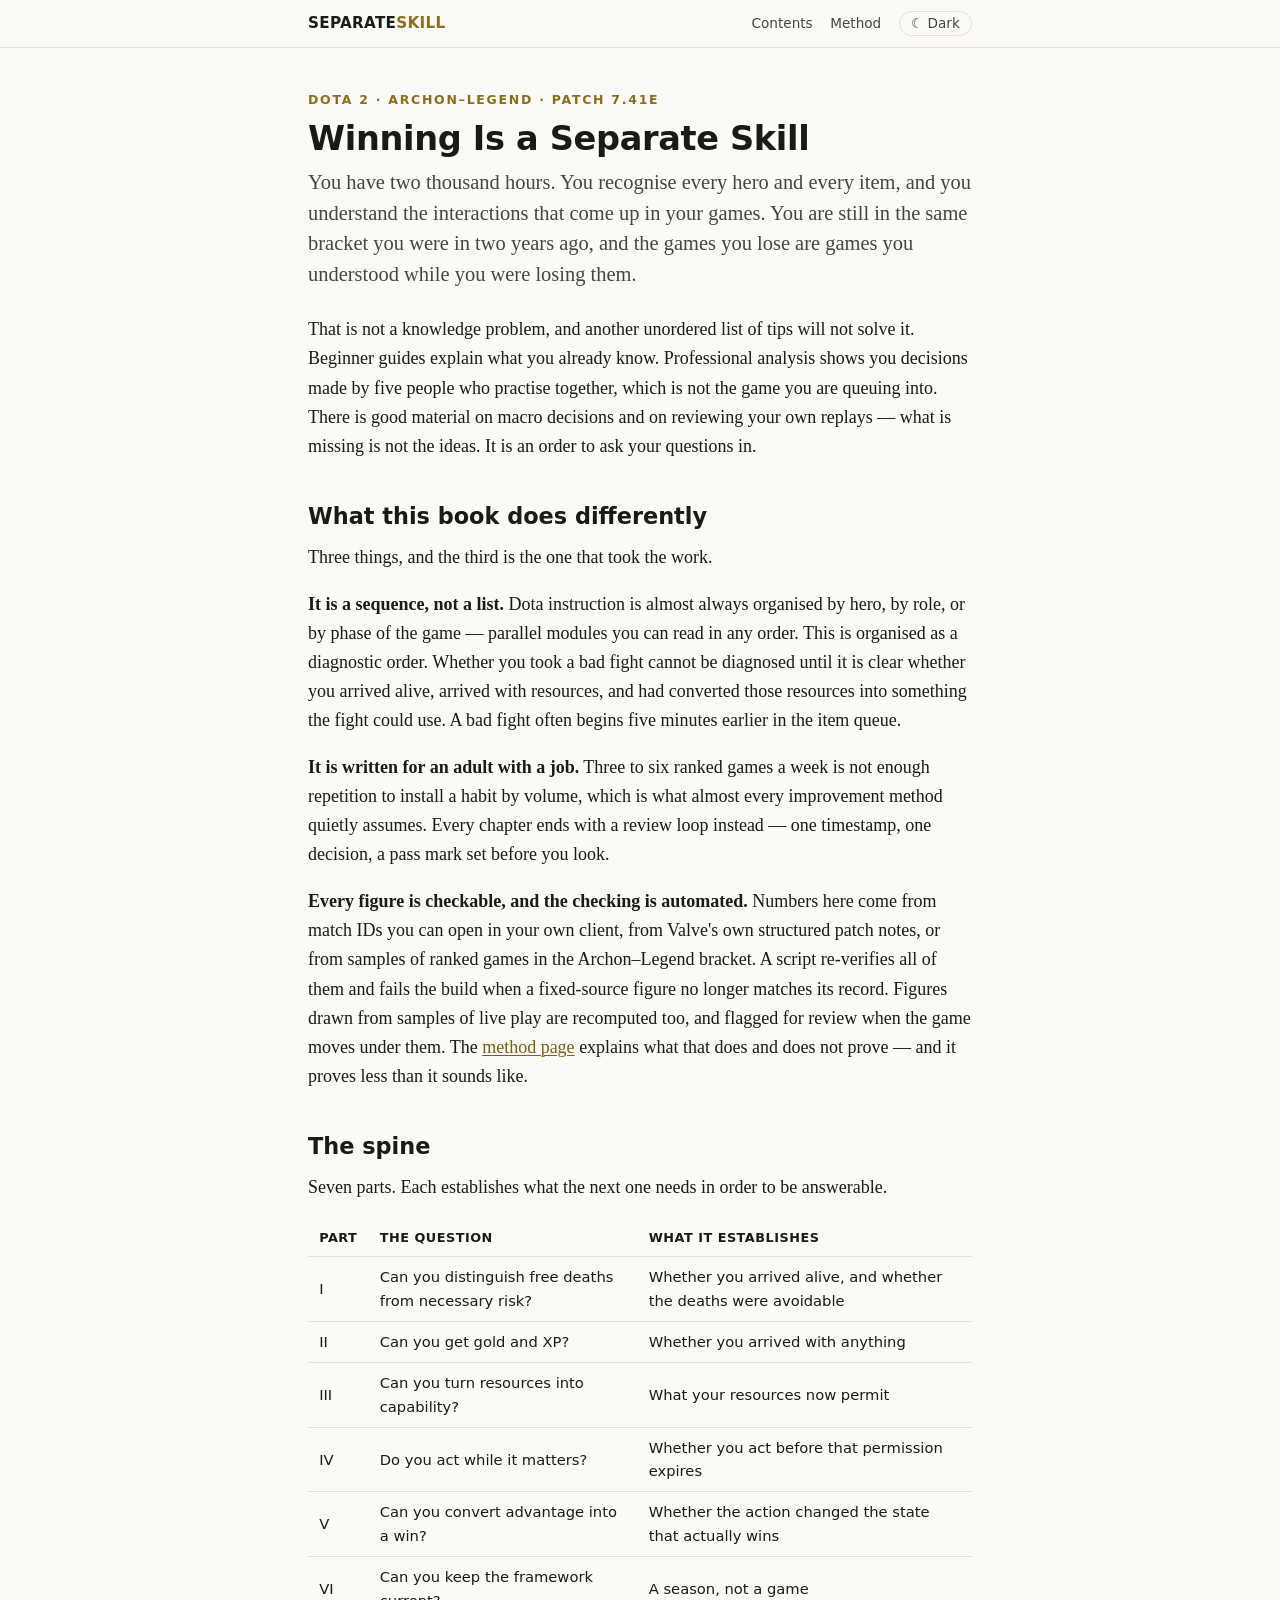
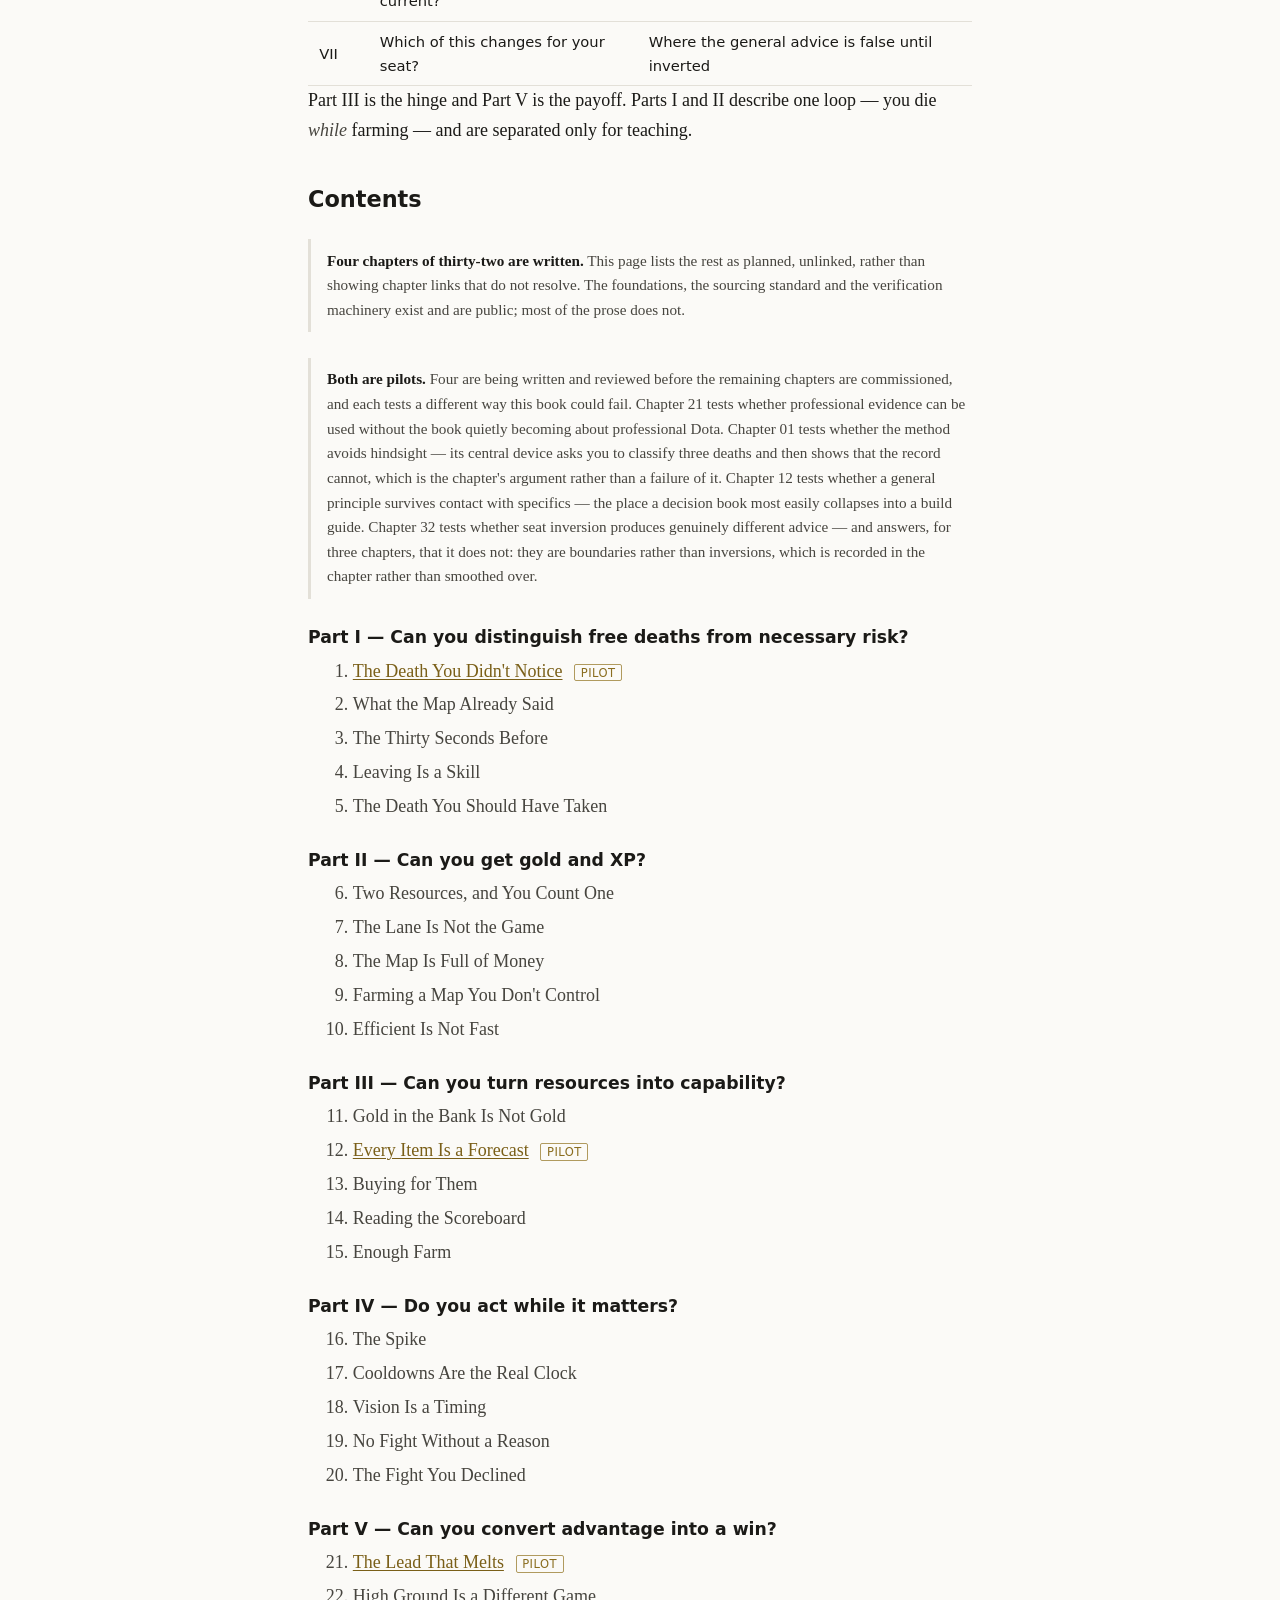
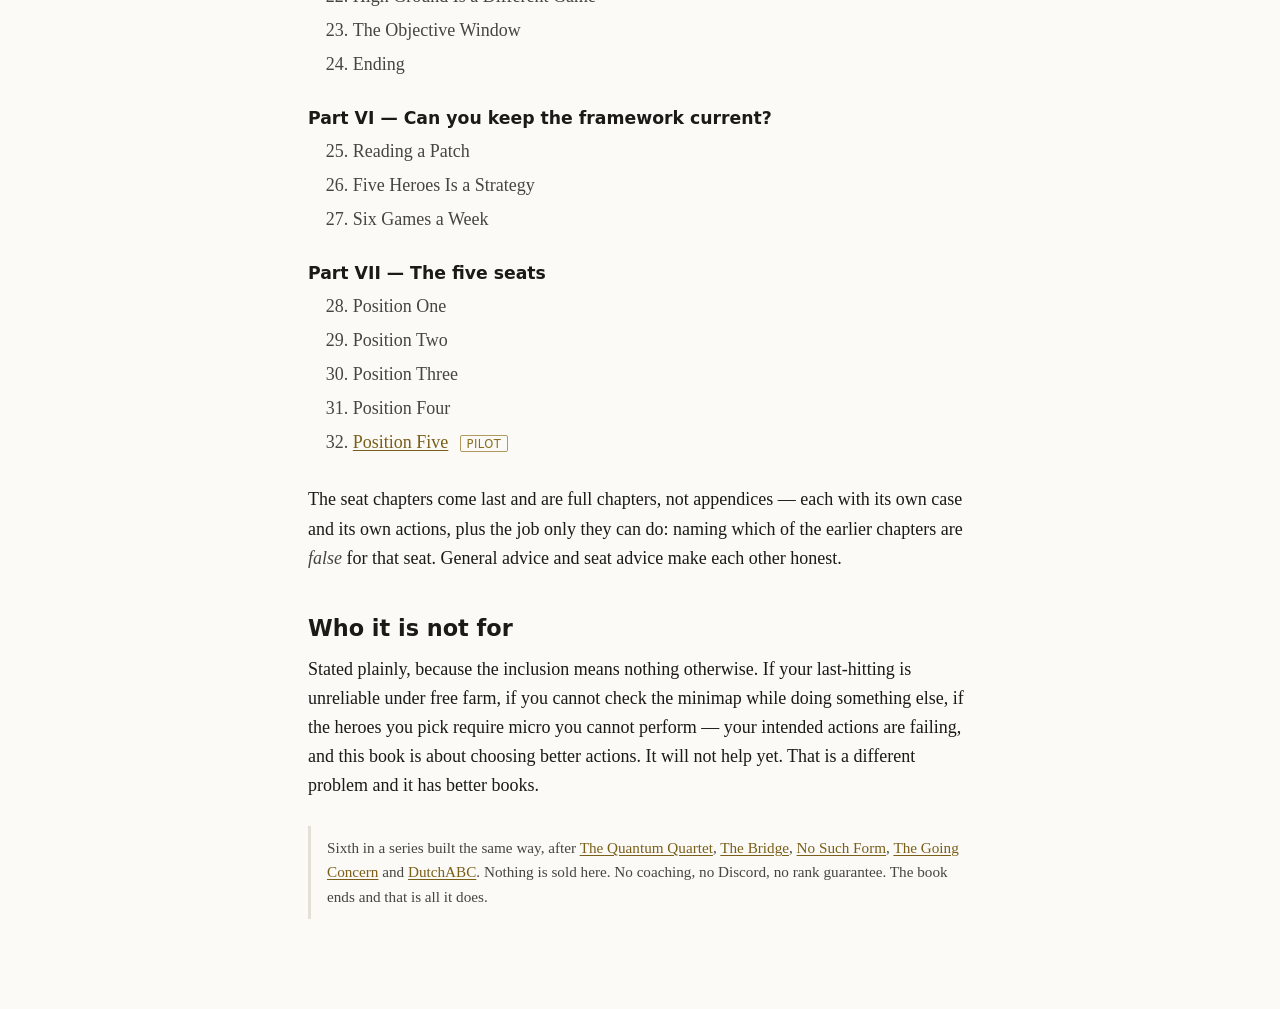
==== docs/index.html @ 472f395a "Chapter 32 — Position Five, the last pilot, and it returns an uncomfortable answer Vici Gaming vs Te" ====
<!doctype html>
<html lang="en">
<meta charset="utf-8">
<meta name="viewport" content="width=device-width, initial-scale=1">
<title>Winning Is a Separate Skill — Dota 2 for the player who already knows how to play</title>
<meta name="description" content="Thirty-two chapters on Dota 2 decision-making, for a player with two thousand hours who keeps losing games they understood. Every figure traceable to a match ID, a patch note, or a bracket sample.">
<script>try{var t=localStorage.getItem("separate-skill-theme");if(t)document.documentElement.setAttribute("data-theme",t);}catch(e){}</script>
<link rel="stylesheet" href="static/style.css">
<script defer src="static/theme.js"></script>

<a class="skip" href="#content">Skip to content</a>
<header class="site-header">
  <div class="wrap">
    <a class="brand" href="index.html">Separate<span>Skill</span></a>
    <nav class="site-nav">
      <a href="index.html">Contents</a>
      <a href="about.html">Method</a>
      <button class="theme-toggle" type="button">☾ Dark</button>
    </nav>
  </div>
</header>

<main id="content">
  <div class="wrap">
    <p class="kicker">Dota 2 · Archon–Legend · patch 7.41e</p>
    <h1>Winning Is a Separate Skill</h1>
    <p class="lede">You have two thousand hours. You recognise every hero and every item, and you
      understand the interactions that come up in your games. You are still in the same bracket you
      were in two years ago, and the games you lose are games you understood while you were losing
      them.</p>

    <p>That is not a knowledge problem, and another unordered list of tips will not solve it.
      Beginner guides explain what you already know. Professional analysis shows you decisions made
      by five people who practise together, which is not the game you are queuing into. There is good
      material on macro decisions and on reviewing your own replays — what is missing is not the
      ideas. It is an order to ask your questions in.</p>

    <h2>What this book does differently</h2>

    <p>Three things, and the third is the one that took the work.</p>

    <p><strong>It is a sequence, not a list.</strong> Dota instruction is almost always organised by
      hero, by role, or by phase of the game — parallel modules you can read in any order. This is
      organised as a diagnostic order. Whether you took a bad fight cannot be diagnosed until it is
      clear whether you arrived alive, arrived with resources, and had converted those resources into
      something the fight could use. A bad fight often begins five minutes earlier in the item queue.</p>

    <p><strong>It is written for an adult with a job.</strong> Three to six ranked games a week is not
      enough repetition to install a habit by volume, which is what almost every improvement method
      quietly assumes. Every chapter ends with a review loop instead — one timestamp, one decision, a
      pass mark set before you look.</p>

    <p><strong>Every figure is checkable, and the checking is automated.</strong> Numbers here come
      from match IDs you can open in your own client, from Valve's own structured patch notes, or
      from samples of ranked games in the Archon–Legend bracket. A script re-verifies all of them and
      fails the build when a fixed-source figure no longer matches its record. Figures drawn from
      samples of live play are recomputed too, and flagged for review when the game moves under them.
      The <a href="about.html">method page</a> explains
      what that does and does not prove — and it proves less than it sounds like.</p>

    <h2>The spine</h2>

    <p>Seven parts. Each establishes what the next one needs in order to be answerable.</p>

    <table>
      <thead><tr><th>Part</th><th>The question</th><th>What it establishes</th></tr></thead>
      <tbody>
        <tr><td>I</td><td>Can you distinguish free deaths from necessary risk?</td><td>Whether you arrived alive, and whether the deaths were avoidable</td></tr>
        <tr><td>II</td><td>Can you get gold and XP?</td><td>Whether you arrived with anything</td></tr>
        <tr><td>III</td><td>Can you turn resources into capability?</td><td>What your resources now permit</td></tr>
        <tr><td>IV</td><td>Do you act while it matters?</td><td>Whether you act before that permission expires</td></tr>
        <tr><td>V</td><td>Can you convert advantage into a win?</td><td>Whether the action changed the state that actually wins</td></tr>
        <tr><td>VI</td><td>Can you keep the framework current?</td><td>A season, not a game</td></tr>
        <tr><td>VII</td><td>Which of this changes for your seat?</td><td>Where the general advice is false until inverted</td></tr>
      </tbody>
    </table>

    <p>Part III is the hinge and Part V is the payoff. Parts I and II describe one loop — you die
      <em>while</em> farming — and are separated only for teaching.</p>

    <h2>Contents</h2>

    <p class="note"><strong>Four chapters of thirty-two are written.</strong> This page lists the rest as
      planned, unlinked, rather than showing chapter links that do not resolve. The foundations, the
      sourcing standard and the verification machinery exist and are public; most of the prose does
      not.</p>

    <p class="note"><strong>Both are pilots.</strong> Four are being written and reviewed before the
      remaining chapters are commissioned, and each tests a different way this book could fail.
      Chapter 21 tests whether professional evidence can be used without the book quietly becoming
      about professional Dota. Chapter 01 tests whether the method avoids hindsight — its central
      device asks you to classify three deaths and then shows that the record cannot, which is the
      chapter's argument rather than a failure of it. Chapter 12 tests whether a general principle survives contact with specifics — the place a decision book most easily collapses into a build guide. Chapter 32 tests whether seat inversion produces genuinely different advice — and answers, for three chapters, that it does not: they are boundaries rather than inversions, which is recorded in the chapter rather than smoothed over.</p>

    <h3>Part I — Can you distinguish free deaths from necessary risk?</h3>
    <ol class="toc">
      <li><a href="chapters/01-the-death-you-didnt-notice.html">The Death You Didn't Notice</a> <span class="tag">pilot</span></li>
      <li>What the Map Already Said</li>
      <li>The Thirty Seconds Before</li>
      <li>Leaving Is a Skill</li>
      <li>The Death You Should Have Taken</li>
    </ol>

    <h3>Part II — Can you get gold and XP?</h3>
    <ol class="toc" start="6">
      <li>Two Resources, and You Count One</li>
      <li>The Lane Is Not the Game</li>
      <li>The Map Is Full of Money</li>
      <li>Farming a Map You Don't Control</li>
      <li>Efficient Is Not Fast</li>
    </ol>

    <h3>Part III — Can you turn resources into capability?</h3>
    <ol class="toc" start="11">
      <li>Gold in the Bank Is Not Gold</li>
      <li><a href="chapters/12-every-item-is-a-forecast.html">Every Item Is a Forecast</a> <span class="tag">pilot</span></li>
      <li>Buying for Them</li>
      <li>Reading the Scoreboard</li>
      <li>Enough Farm</li>
    </ol>

    <h3>Part IV — Do you act while it matters?</h3>
    <ol class="toc" start="16">
      <li>The Spike</li>
      <li>Cooldowns Are the Real Clock</li>
      <li>Vision Is a Timing</li>
      <li>No Fight Without a Reason</li>
      <li>The Fight You Declined</li>
    </ol>

    <h3>Part V — Can you convert advantage into a win?</h3>
    <ol class="toc" start="21">
      <li><a href="chapters/21-the-lead-that-melts.html">The Lead That Melts</a> <span class="tag">pilot</span></li>
      <li>High Ground Is a Different Game</li>
      <li>The Objective Window</li>
      <li>Ending</li>
    </ol>

    <h3>Part VI — Can you keep the framework current?</h3>
    <ol class="toc" start="25">
      <li>Reading a Patch</li>
      <li>Five Heroes Is a Strategy</li>
      <li>Six Games a Week</li>
    </ol>

    <h3>Part VII — The five seats</h3>
    <ol class="toc" start="28">
      <li>Position One</li>
      <li>Position Two</li>
      <li>Position Three</li>
      <li>Position Four</li>
      <li><a href="chapters/32-position-five.html">Position Five</a> <span class="tag">pilot</span></li>
    </ol>

    <p>The seat chapters come last and are full chapters, not appendices — each with its own case and
      its own actions, plus the job only they can do: naming which of the earlier chapters are
      <em>false</em> for that seat. General advice and seat advice make each other honest.</p>

    <h2>Who it is not for</h2>

    <p>Stated plainly, because the inclusion means nothing otherwise. If your last-hitting is
      unreliable under free farm, if you cannot check the minimap while doing something else, if the
      heroes you pick require micro you cannot perform — your intended actions are failing, and this
      book is about choosing better actions. It will not help yet. That is a different problem and it
      has better books.</p>

    <p class="note">Sixth in a series built the same way, after
      <a href="https://anthonykot.github.io/quantum-quartet/">The Quantum Quartet</a>,
      <a href="https://anthonykot.github.io/quantum-bridge/">The Bridge</a>,
      <a href="https://anthonykot.github.io/fermat-last-theorem/">No Such Form</a>,
      <a href="https://anthonykot.github.io/going-concern/">The Going Concern</a> and
      <a href="https://anthonykot.github.io/dutch-abc/">DutchABC</a>.
      Nothing is sold here. No coaching, no Discord, no rank guarantee. The book ends and that is all
      it does.</p>
  </div>
</main>
</html>
---- docs/static/style.css ----
/* ============================================================
   Winning Is a Separate Skill — shared stylesheet
   Plain CSS, light/dark themes, print-friendly.
   Sixth in the series: same skeleton as The Quantum Quartet,
   The Bridge, No Such Form, The Going Concern and DutchABC.
   No KaTeX — no mathematics here either. The budget goes to
   evidence components instead: match timelines, figure strips,
   inversion blocks, and the replay pointer that ends every
   chapter. The accent is gold, because gold is what most of
   this book is actually about.
   ============================================================ */

:root {
  /* light theme (default) */
  --bg:            #fbfaf7;
  --bg-raised:     #ffffff;
  --ink:           #1b1a17;
  --ink-soft:      #47453f;
  --ink-faint:     #78756c;
  --rule:          #e3e0d8;
  --accent:        #8a6d1f;   /* gold — the resource the book is mostly about */
  --accent-soft:   #b09a5e;
  --link:          #7a5f18;
  --link-hover:    #4f3d0f;
  --known:         #2f6048;   /* what you already have; a correct parse */
  --trap:          #9c4221;   /* the wrong parse; the failure mode */
  --paper:         #f6f3ea;   /* the raised block behind a situation */
  --code-bg:       #f1efe8;
  --max:           44rem;
  --serif: "Iowan Old Style", "Palatino Linotype", Palatino, "Book Antiqua", Georgia, serif;
  --sans:  system-ui, -apple-system, "Segoe UI", Roboto, Helvetica, Arial, sans-serif;
  --mono:  ui-monospace, "SF Mono", "Cascadia Code", "Fira Code", Menlo, Consolas, monospace;
}

@media (prefers-color-scheme: dark) {
  :root {
    --bg:          #15161a;
    --bg-raised:   #1d1f24;
    --ink:         #eae8e2;
    --ink-soft:    #c1bfb7;
    --ink-faint:   #8d8b83;
    --rule:        #32343a;
    --accent:      #d9bd6a;
    --accent-soft: #a89050;
    --link:        #e0c67a;
    --link-hover:  #f0dfa8;
    --known:       #7cc0a0;
    --trap:        #e0a07c;
    --paper:       #22242a;
    --code-bg:     #24262b;
  }
}

/* explicit toggle wins over OS preference in both directions */
:root[data-theme="light"] {
  --bg:#fbfaf7; --bg-raised:#ffffff; --ink:#1b1a17; --ink-soft:#47453f;
  --ink-faint:#78756c; --rule:#e3e0d8; --accent:#8a6d1f; --accent-soft:#b09a5e;
  --link:#7a5f18; --link-hover:#4f3d0f; --known:#2f6048; --trap:#9c4221;
  --paper:#f6f3ea; --code-bg:#f1efe8;
}
:root[data-theme="dark"] {
  --bg:#15161a; --bg-raised:#1d1f24; --ink:#eae8e2; --ink-soft:#c1bfb7;
  --ink-faint:#8d8b83; --rule:#32343a; --accent:#d9bd6a; --accent-soft:#a89050;
  --link:#e0c67a; --link-hover:#f0dfa8; --known:#7cc0a0; --trap:#e0a07c;
  --paper:#22242a; --code-bg:#24262b;
}

* { box-sizing: border-box; }

html { -webkit-text-size-adjust: 100%; }

body {
  margin: 0;
  background: var(--bg);
  color: var(--ink);
  font-family: var(--serif);
  font-size: 1.125rem;
  line-height: 1.62;
  text-rendering: optimizeLegibility;
  -webkit-font-smoothing: antialiased;
}

/* ---- layout ---- */
.wrap { max-width: var(--max); margin: 0 auto; padding: 0 1.25rem; }

.site-header {
  border-bottom: 1px solid var(--rule);
  background: color-mix(in srgb, var(--bg) 88%, transparent);
  position: sticky; top: 0; z-index: 10;
  backdrop-filter: saturate(1.4) blur(6px);
}
.site-header .wrap {
  display: flex; align-items: center; gap: 1rem;
  padding-top: .7rem; padding-bottom: .7rem;
}
.brand {
  font-family: var(--sans);
  font-weight: 700; letter-spacing: .02em;
  font-size: .95rem; text-transform: uppercase;
  color: var(--ink); text-decoration: none; white-space: nowrap;
}
.brand span { color: var(--accent); }
.site-nav { margin-left: auto; display: flex; align-items: center; gap: 1.1rem; }
.site-nav a { font-family: var(--sans); font-size: .85rem; color: var(--ink-soft); text-decoration: none; }
.site-nav a:hover { color: var(--link-hover); }

.theme-toggle {
  font-family: var(--sans); font-size: .85rem;
  background: transparent; border: 1px solid var(--rule);
  color: var(--ink-soft); border-radius: 999px;
  padding: .28rem .7rem; cursor: pointer; line-height: 1;
}
.theme-toggle:hover { border-color: var(--accent-soft); color: var(--ink); }

/* Skip link: off-screen until focused, then a real, visible target. Not
   display:none and not width:0 — both remove it from the focus order, which
   defeats the point. The site header is sticky, so this sits above it. */
.skip {
  position: absolute; left: .75rem; top: -3rem; z-index: 20;
  padding: .5rem .9rem; border-radius: 0 0 7px 7px;
  background: var(--accent); color: var(--bg);
  font-family: var(--sans); font-size: .85rem; text-decoration: none;
  transition: top .12s ease-in;
}
.skip:focus { top: 0; color: var(--bg); outline: 2px solid var(--ink); }

main { padding: 2.6rem 0 4rem; }

/* A visible focus ring everywhere, since the skip link only helps if what it
   lands on can then be navigated. */
a:focus-visible, button:focus-visible, summary:focus-visible {
  outline: 2px solid var(--accent); outline-offset: 2px; border-radius: 3px;
}

/* ---- typography ---- */
h1, h2, h3 { font-family: var(--sans); line-height: 1.22; color: var(--ink); }
h1 { font-size: 2.1rem; font-weight: 800; letter-spacing: -.01em; margin: 0 0 .4rem; }
h2 { font-size: 1.4rem; font-weight: 700; margin: 2.6rem 0 .8rem; }
h3 { font-size: 1.08rem; font-weight: 700; margin: 1.8rem 0 .5rem; }

p { margin: 0 0 1.1rem; }
a { color: var(--link); text-decoration: underline; text-underline-offset: 2px; text-decoration-thickness: .5px; }
a:hover { color: var(--link-hover); }

strong { color: var(--ink); }
em { color: var(--ink-soft); }

ul, ol { margin: 0 0 1.1rem; padding-left: 1.4rem; }
li { margin-bottom: .35rem; }

blockquote {
  margin: 1.4rem 0; padding: .2rem 0 .2rem 1.2rem;
  border-left: 3px solid var(--accent-soft);
  color: var(--ink-soft); font-style: italic;
}

code, kbd {
  font-family: var(--mono);
  font-size: .86em; background: var(--code-bg); padding: .1em .38em; border-radius: 4px;
}
pre { background: var(--code-bg); padding: 1rem 1.1rem; border-radius: 8px; overflow-x: auto; line-height: 1.5; }
pre code { background: none; padding: 0; font-size: .8rem; }

hr { border: none; border-top: 1px solid var(--rule); margin: 2.4rem 0; }

table { border-collapse: collapse; width: 100%; font-family: var(--sans); font-size: .92rem; }
.table-scroll { overflow-x: auto; margin: 1.4rem 0; }
th, td { text-align: left; padding: .5rem .7rem; border-bottom: 1px solid var(--rule); }
th { font-weight: 700; color: var(--ink); font-size: .8rem; letter-spacing: .04em; text-transform: uppercase; }

/* ---- eyebrow / kicker ---- */
.kicker {
  font-family: var(--sans); font-size: .78rem; font-weight: 700;
  letter-spacing: .14em; text-transform: uppercase; color: var(--accent);
  margin: 0 0 .6rem;
}
.lede { font-size: 1.28rem; line-height: 1.5; color: var(--ink-soft); margin: 0 0 1.6rem; }

/* ============================================================
   Winning Is a Separate Skill — book components
   Added on top of the shared skeleton. The chapter blocks below
   are declared before any chapter exists, because the template
   in CONTEXT.md 3 is fixed and the markup should not be invented
   per chapter by whoever happens to be drafting.
   ============================================================ */

/* An aside that qualifies rather than decorates: what is not yet
   written, what a check does not prove, what is owed. */
.note {
  border-left: 3px solid var(--rule);
  padding: 0.6rem 0 0.6rem 1rem;
  margin: 1.6rem 0;
  color: var(--ink-soft);
  font-size: 0.95rem;
}

/* Contents entries carry no links while the chapters do not exist.
   Unlinked entries are set quieter than linked ones so the page
   cannot be mistaken for a book that is finished. */
ol.toc { margin: 0.4rem 0 1.8rem 1.4rem; }
ol.toc li { margin: 0.3rem 0; color: var(--ink-soft); }
ol.toc li a { color: var(--link); }
.tag {
  font-family: var(--sans);
  font-size: 0.72rem;
  letter-spacing: 0.04em;
  text-transform: uppercase;
  color: var(--accent);
  border: 1px solid var(--accent-soft);
  border-radius: 2px;
  padding: 0.05rem 0.35rem;
  margin-left: 0.45rem;
  white-space: nowrap;
}

/* --- the four moves, and the blocks that follow them --- */

.situation {                      /* move 1: where you are, in the second person */
  background: var(--paper);
  border-left: 3px solid var(--accent);
  padding: 1rem 1.2rem;
  margin: 1.8rem 0;
}
.case {                           /* move 2: the named, replay-verifiable match */
  border: 1px solid var(--rule);
  border-left: 3px solid var(--known);
  padding: 1rem 1.2rem;
  margin: 1.8rem 0;
  background: var(--bg-raised);
}
.case-head { font-family: var(--sans); font-size: 0.85rem; color: var(--ink-faint); }
.case-head .who { color: var(--ink); font-weight: 600; }

.figures { display: flex; flex-wrap: wrap; gap: 1.2rem; margin: 0.9rem 0 0.2rem; }
.figures .k { display: block; font-family: var(--sans); font-size: 0.72rem;
              text-transform: uppercase; letter-spacing: 0.04em; color: var(--ink-faint); }
.figures .v { font-family: var(--mono); font-size: 1.05rem; color: var(--ink); }

.nextgame {                       /* move 4: solo-actionable, no hedging verbs */
  border: 1px solid var(--accent-soft);
  padding: 1rem 1.2rem;
  margin: 1.8rem 0;
}
.aftergame {                      /* move 5: the review loop, with a pass mark set in advance */
  border: 1px dashed var(--accent-soft);
  padding: 1rem 1.2rem;
  margin: 1.8rem 0;
}

.boundary {                       /* required: where the advice stops applying */
  border-left: 3px solid var(--trap);
  padding: 0.7rem 0 0.7rem 1rem;
  margin: 1.8rem 0;
}
.inversion {                      /* earned, never required: same action, opposite result by bracket */
  border: 1px solid var(--trap);
  padding: 1rem 1.2rem;
  margin: 1.8rem 0;
}
.owed {                           /* an honest outcome: no inversion found, and what one would look like */
  border: 1px dashed var(--trap);
  padding: 0.7rem 1rem;
  margin: 1.8rem 0;
  color: var(--ink-soft);
  font-size: 0.95rem;
}

.replay {                         /* the match ID and timestamps, so the reader can go and look */
  font-family: var(--mono);
  font-size: 0.9rem;
  background: var(--code-bg);
  padding: 0.9rem 1.1rem;
  margin: 1.8rem 0;
  overflow-x: auto;
}

/* Event timelines are wide and must scroll inside themselves rather than
   making the page scroll sideways on a phone. */
.timeline { overflow-x: auto; margin: 1.4rem 0; }
.timeline table { font-family: var(--mono); font-size: 0.85rem; white-space: nowrap; }

/* The hold: the narration of the case stops, the reader commits, and only then
   does the outcome appear. Styled as an interruption rather than an aside —
   it is a required move, not a sidebar, and a reader who skims past it has
   skipped the only part of the chapter that asks them to do something. */
.hold {
  border: 2px solid var(--accent);
  background: var(--paper);
  padding: 1.1rem 1.3rem;
  margin: 2rem 0;
}
.hold > p:first-child {
  font-family: var(--sans);
  font-size: .78rem;
  font-weight: 700;
  letter-spacing: .12em;
  text-transform: uppercase;
  color: var(--accent);
  margin-bottom: .7rem;
}
.hold ol { margin-bottom: 0; }
.hold .state {
  font-family: var(--mono);
  font-size: .86rem;
  background: var(--code-bg);
  padding: .8rem 1rem;
  margin: .9rem 0;
  overflow-x: auto;
}
/* What the record shows after the commitment. Marked so a reader can see where
   hindsight begins. */
.reveal { border-left: 3px solid var(--ink-faint); padding-left: 1rem; margin: 1.8rem 0; }
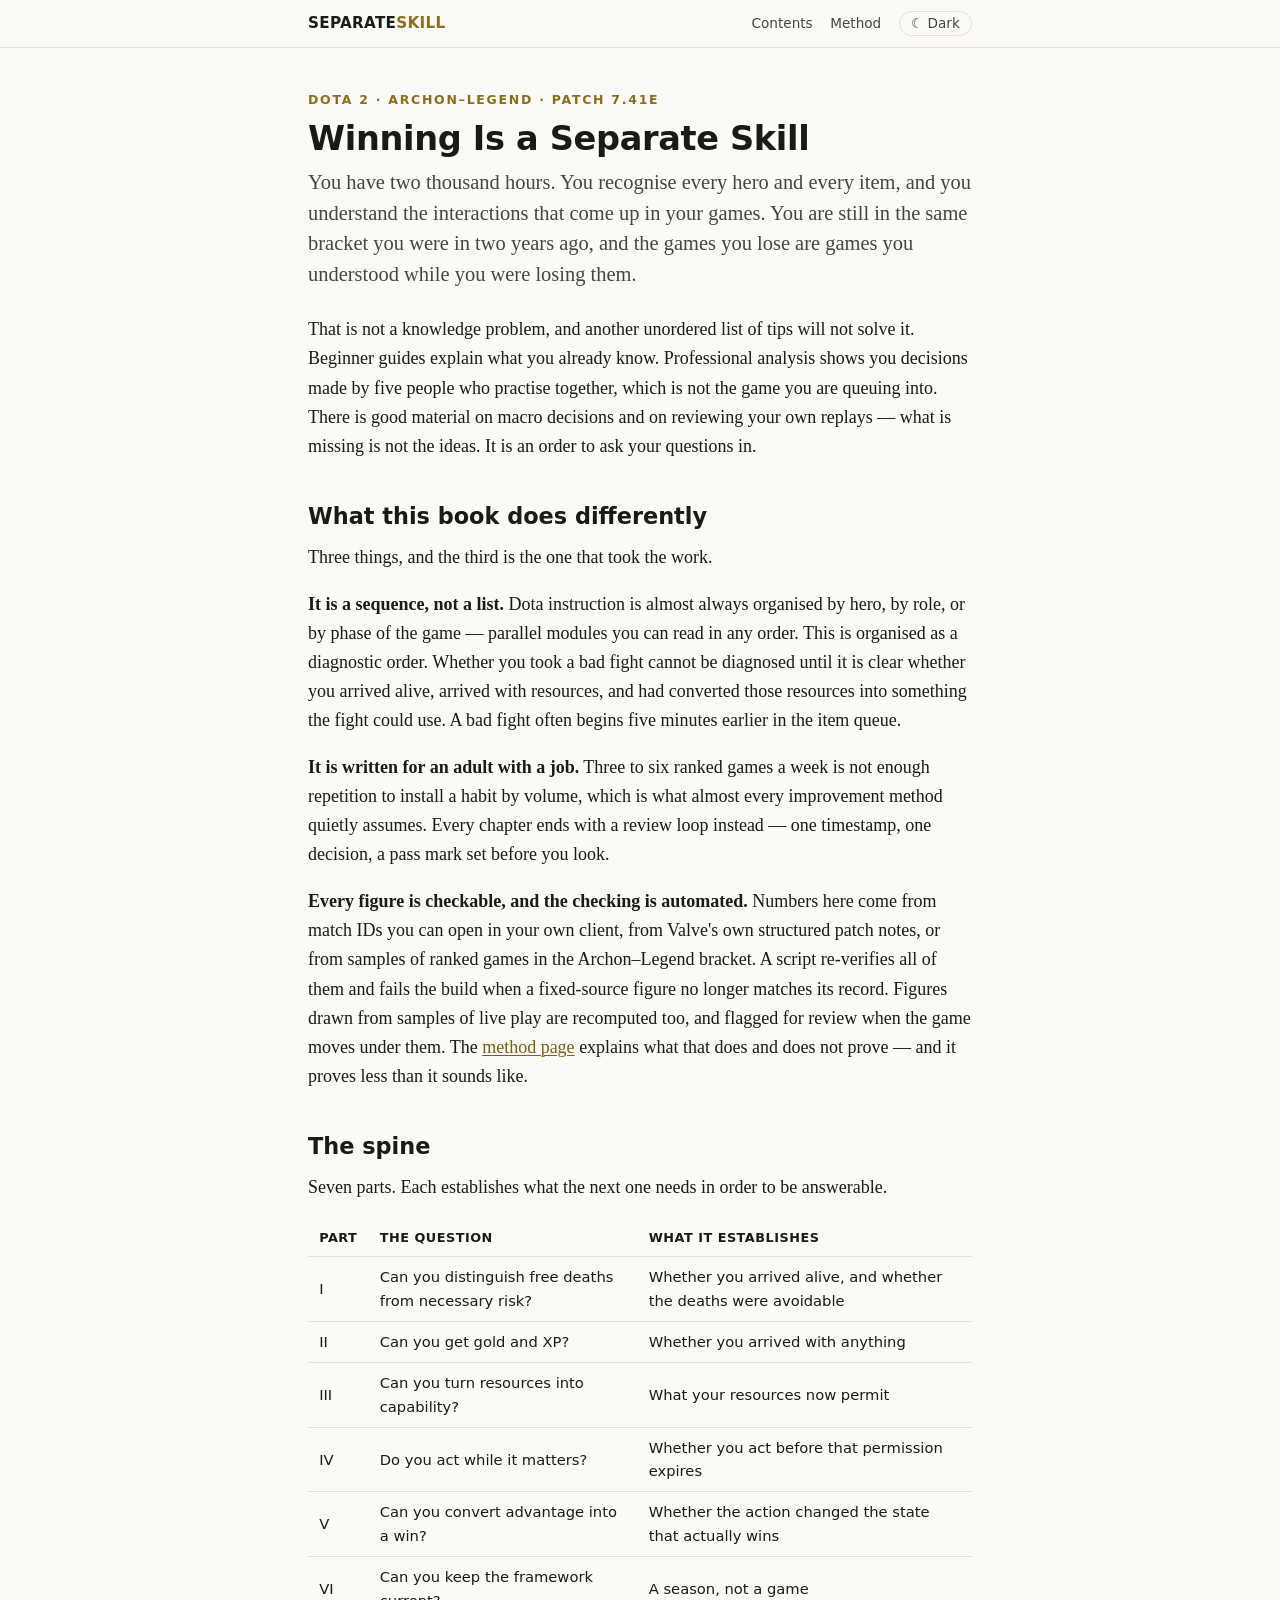
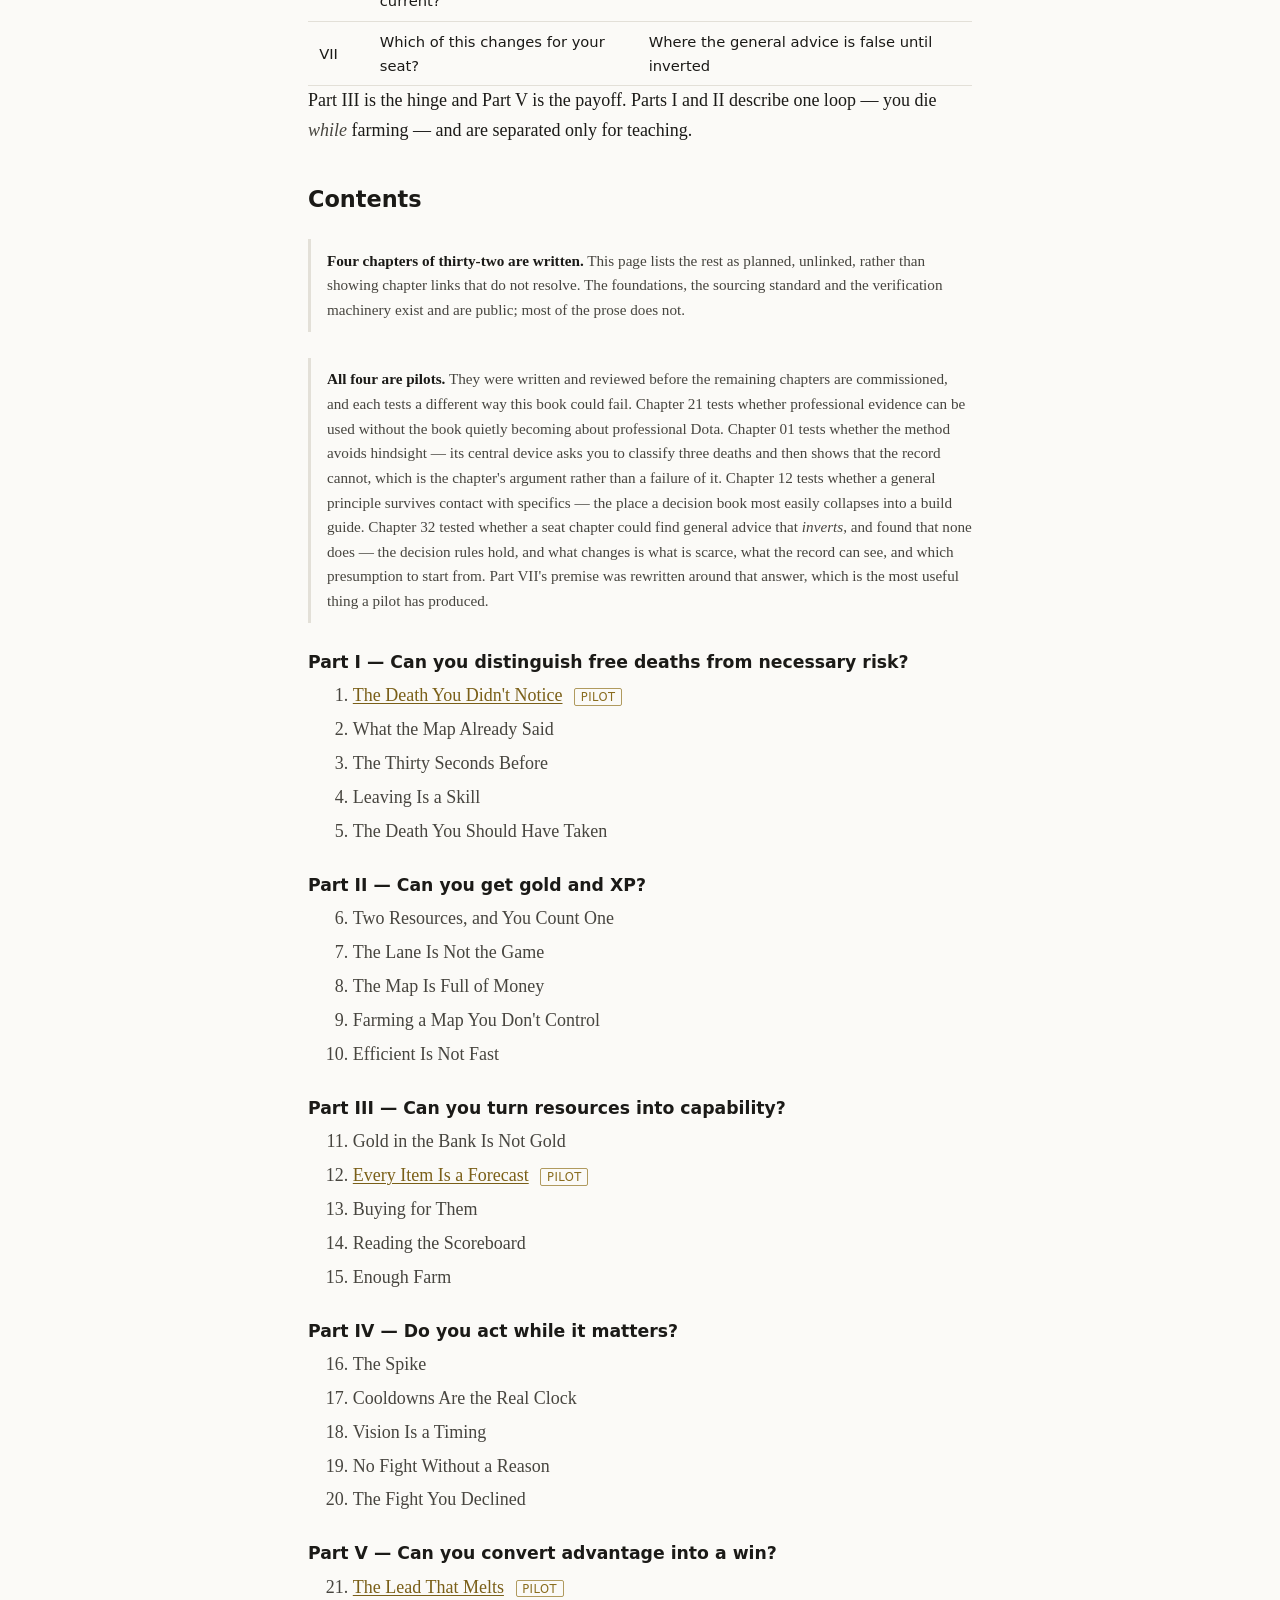
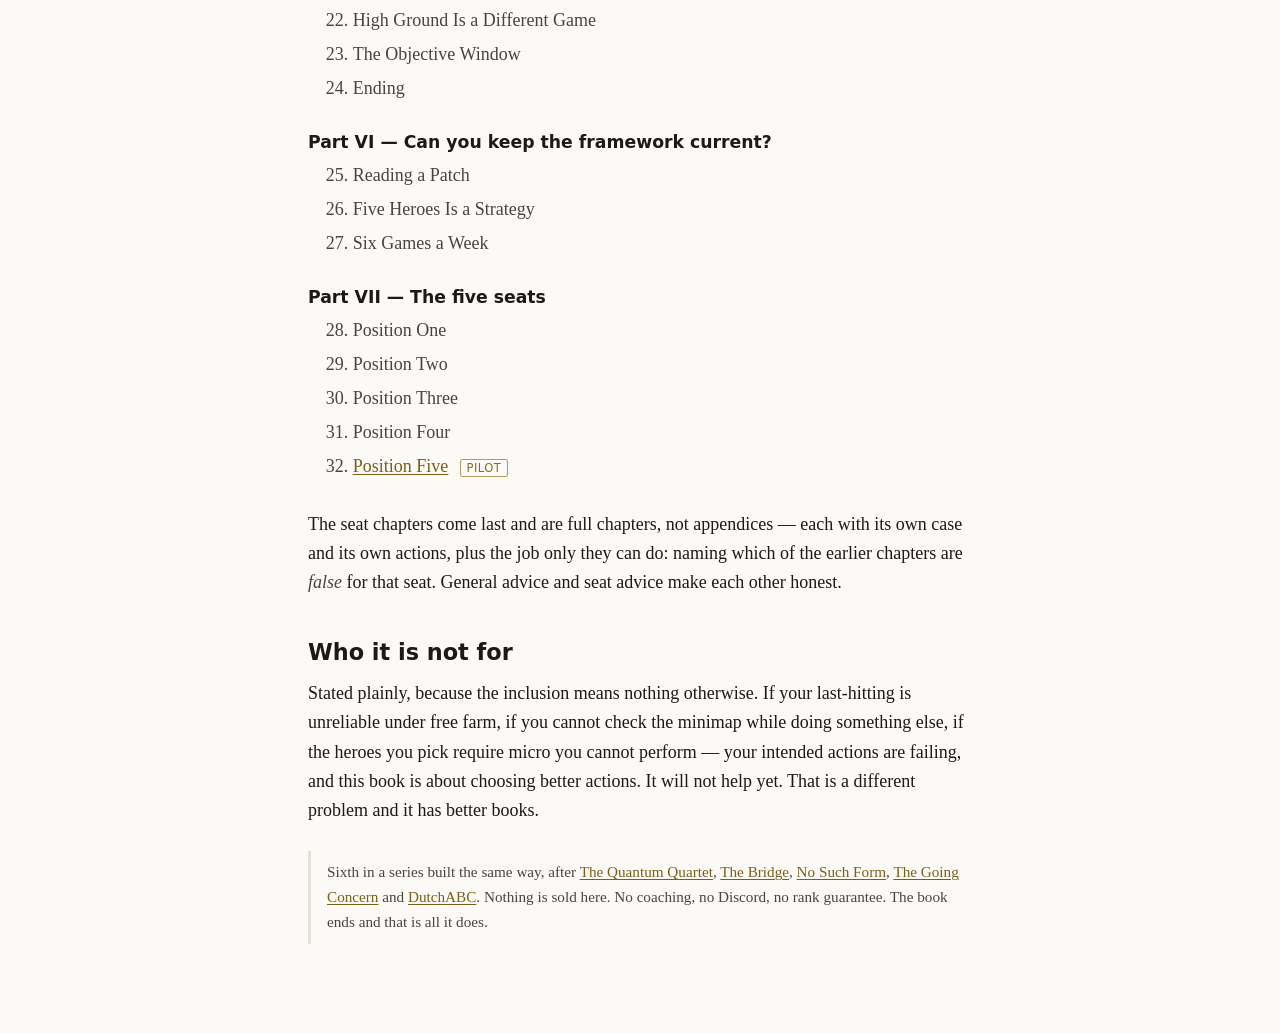
==== commit 12936934: "Part VII's premise was wrong, and the headline rule that would have caught four overclaims The most " ====
--- a/docs/index.html
+++ b/docs/index.html
@@ -85,12 +85,12 @@
       sourcing standard and the verification machinery exist and are public; most of the prose does
       not.</p>
 
-    <p class="note"><strong>Both are pilots.</strong> Four are being written and reviewed before the
-      remaining chapters are commissioned, and each tests a different way this book could fail.
+    <p class="note"><strong>All four are pilots.</strong> They were written and reviewed before the remaining
+      chapters are commissioned, and each tests a different way this book could fail.
       Chapter 21 tests whether professional evidence can be used without the book quietly becoming
       about professional Dota. Chapter 01 tests whether the method avoids hindsight — its central
       device asks you to classify three deaths and then shows that the record cannot, which is the
-      chapter's argument rather than a failure of it. Chapter 12 tests whether a general principle survives contact with specifics — the place a decision book most easily collapses into a build guide. Chapter 32 tests whether seat inversion produces genuinely different advice — and answers, for three chapters, that it does not: they are boundaries rather than inversions, which is recorded in the chapter rather than smoothed over.</p>
+      chapter's argument rather than a failure of it. Chapter 12 tests whether a general principle survives contact with specifics — the place a decision book most easily collapses into a build guide. Chapter 32 tested whether a seat chapter could find general advice that <em>inverts</em>, and found that none does — the decision rules hold, and what changes is what is scarce, what the record can see, and which presumption to start from. Part VII's premise was rewritten around that answer, which is the most useful thing a pilot has produced.</p>
 
     <h3>Part I — Can you distinguish free deaths from necessary risk?</h3>
     <ol class="toc">
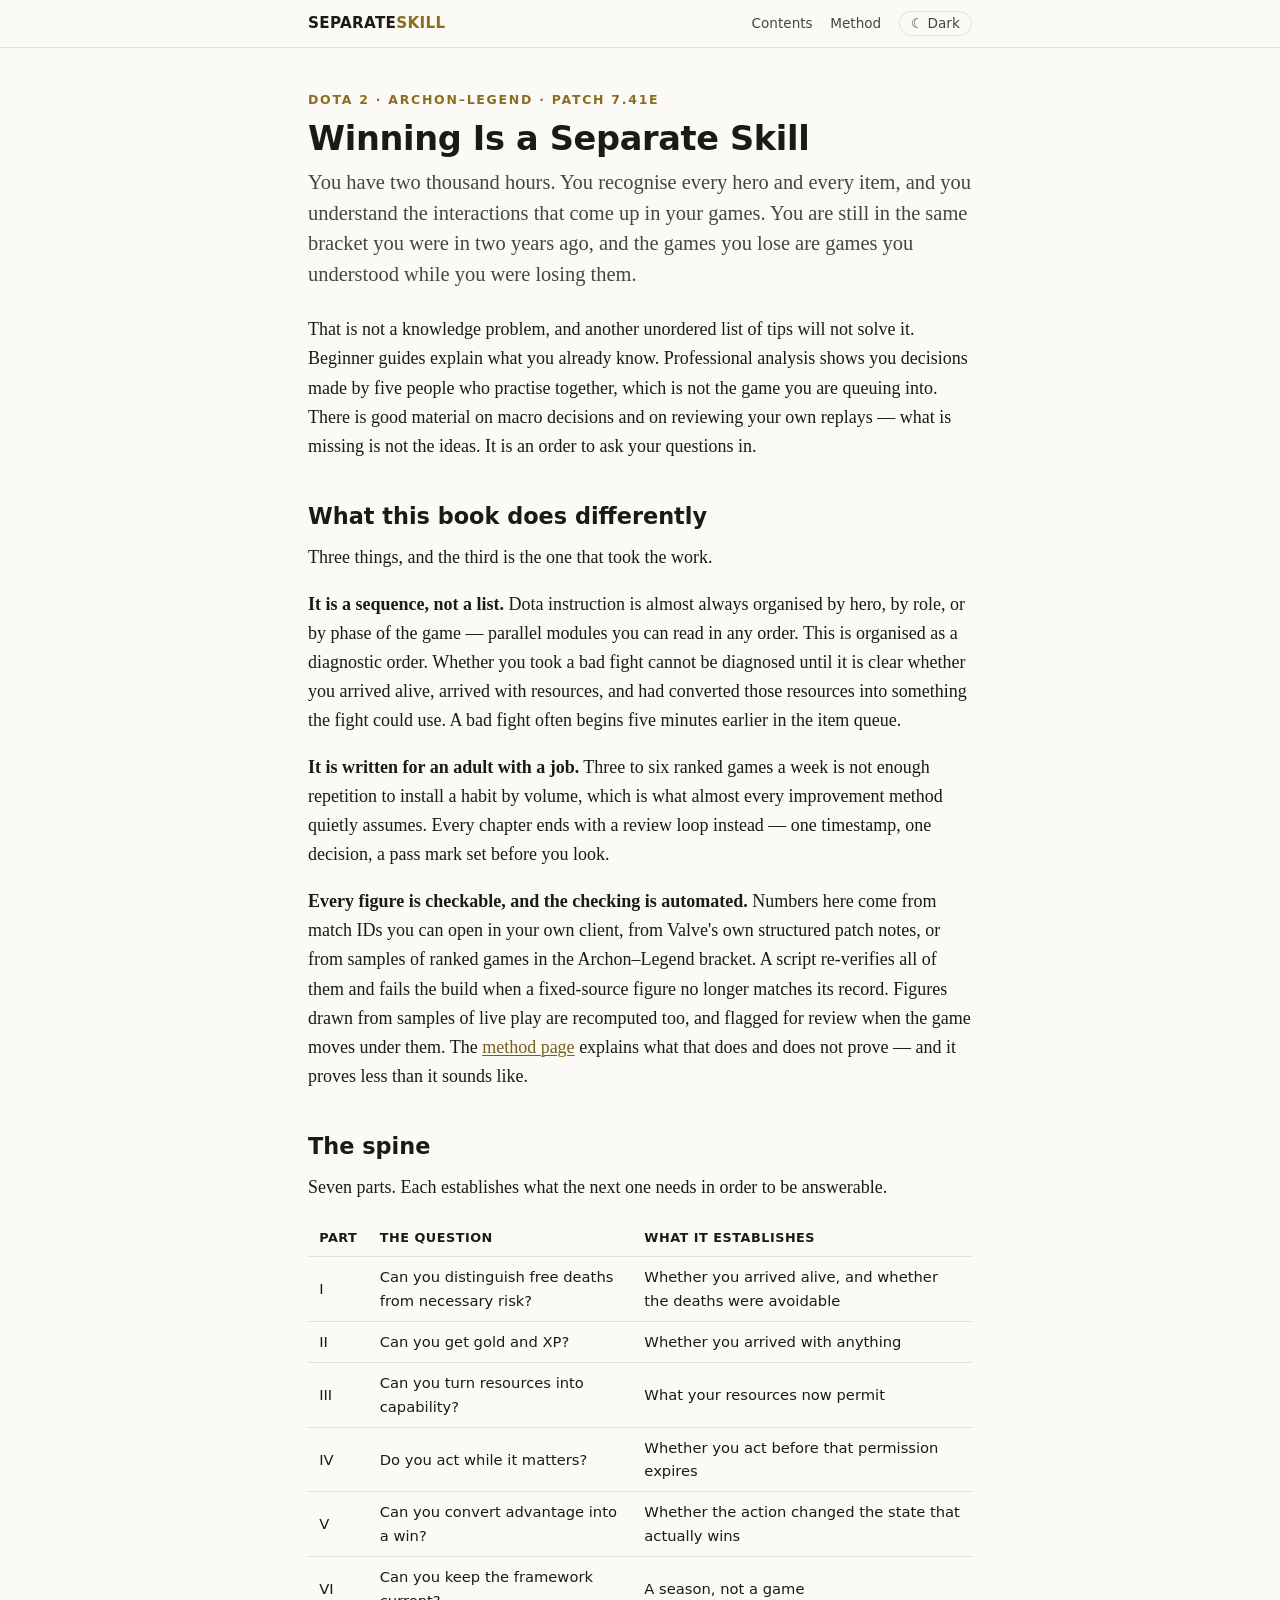
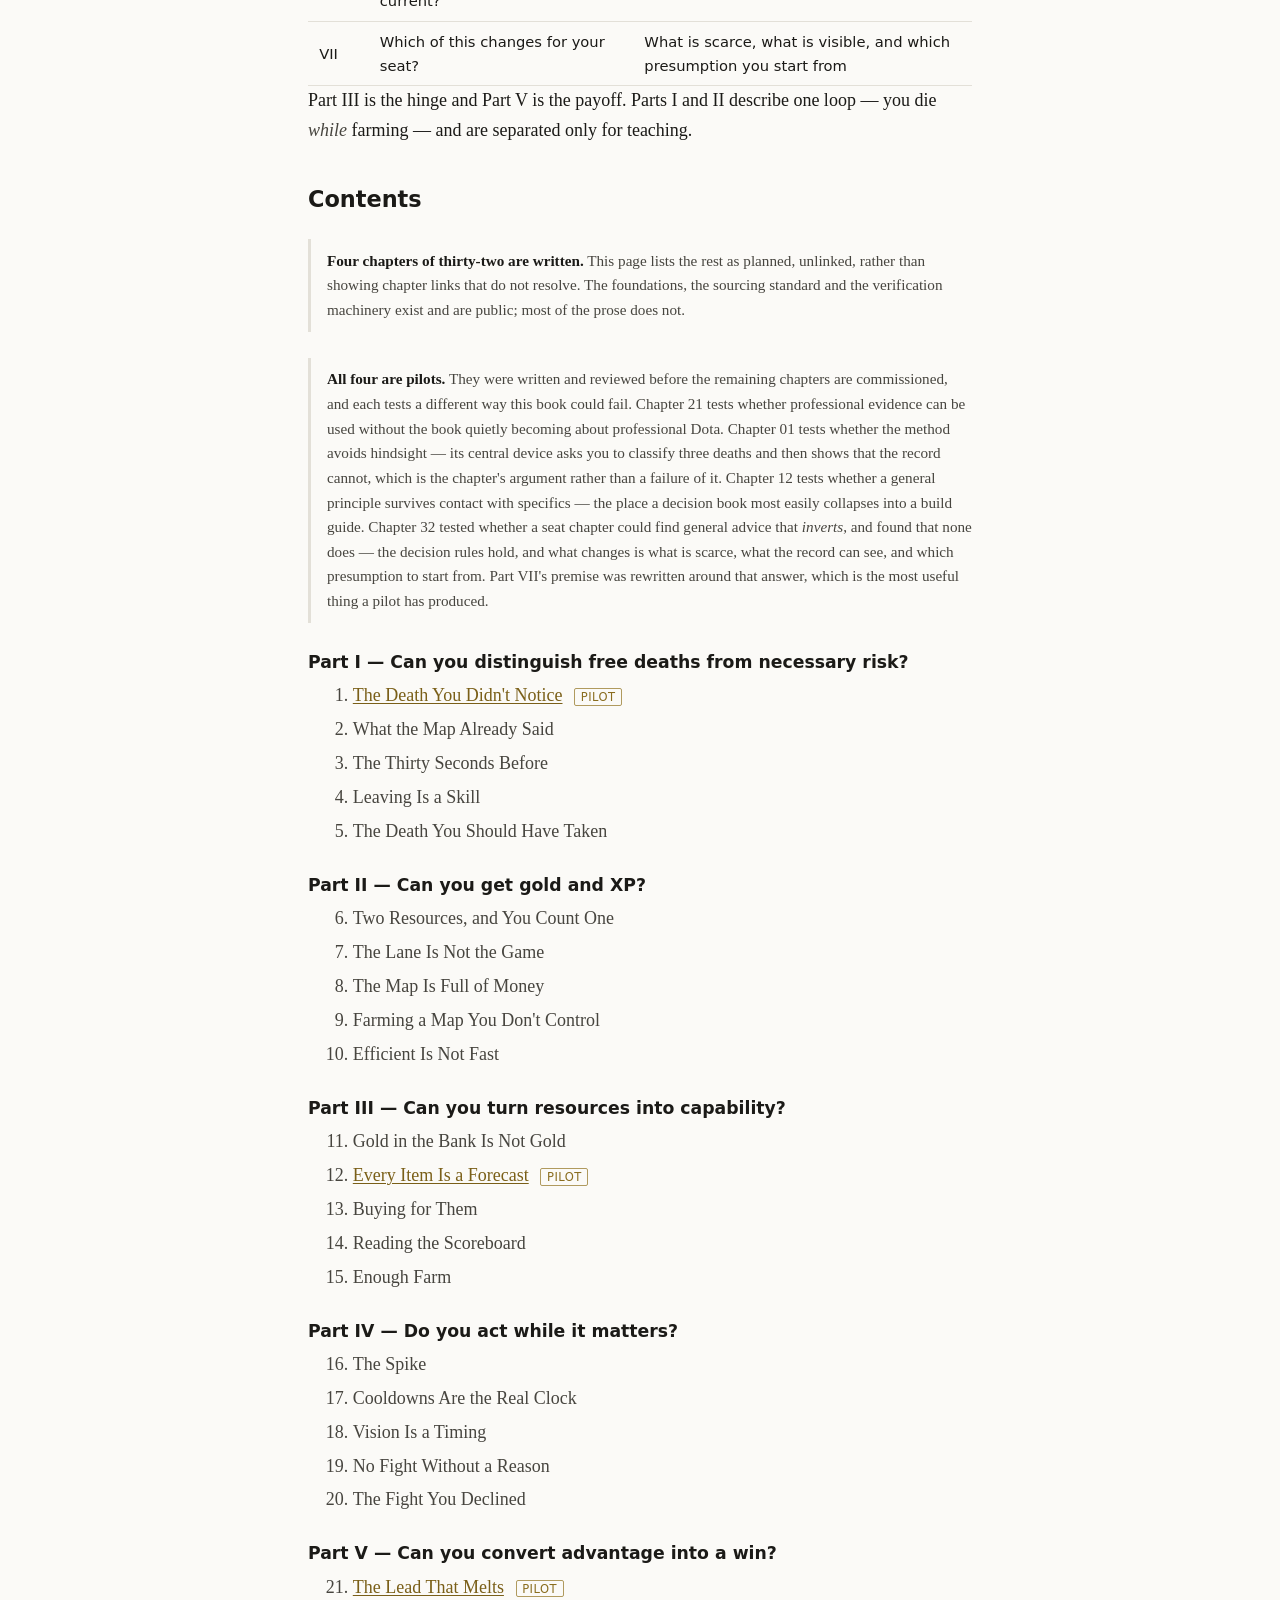
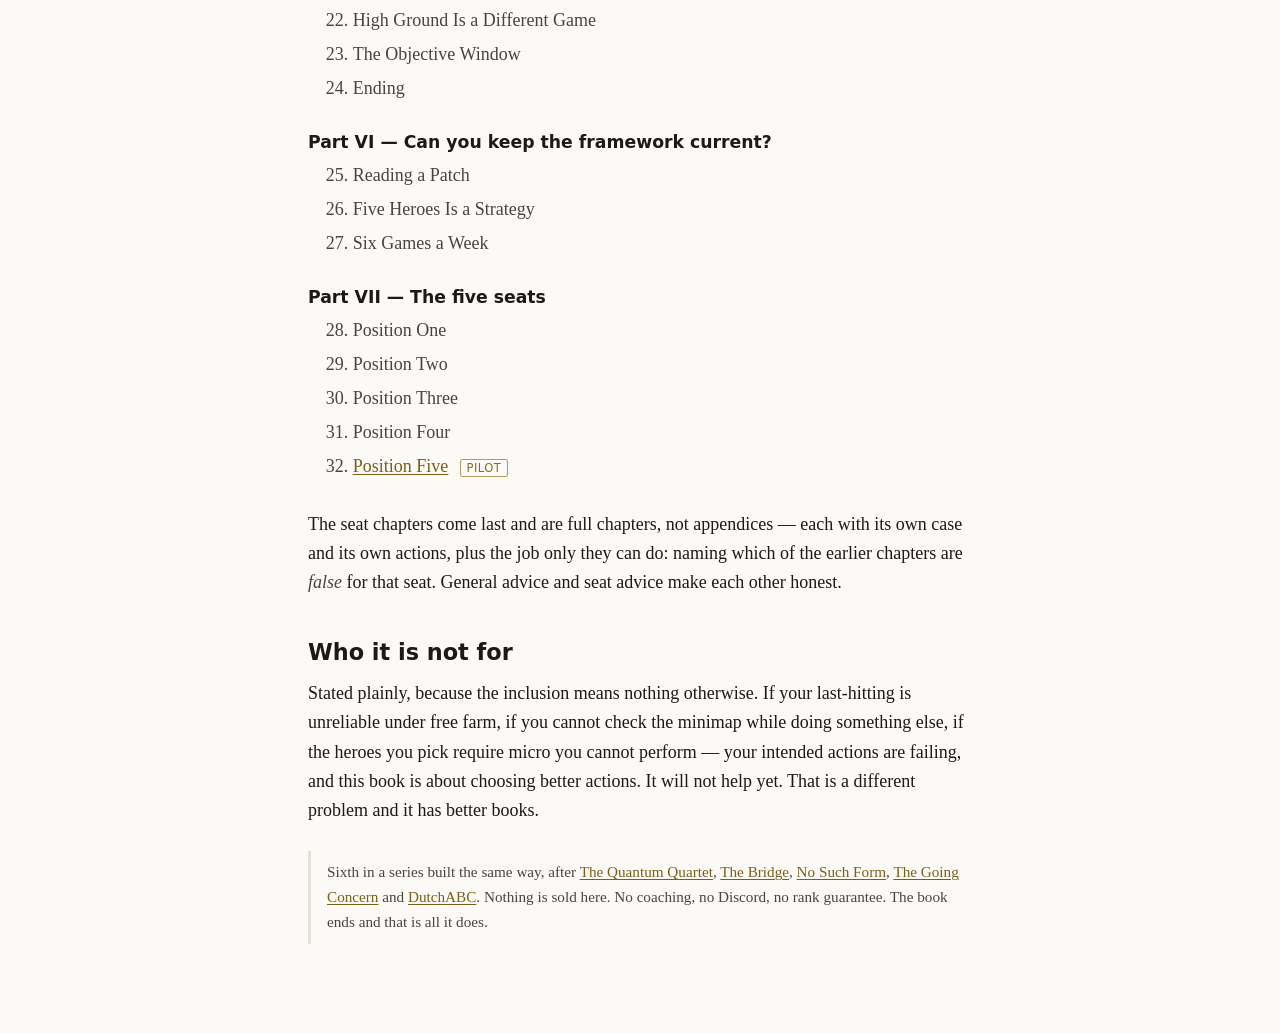
==== commit 63e3e72e: "The audit rule, made mechanical — and it found a retired premise on the live home page Formalised: a" ====
--- a/docs/index.html
+++ b/docs/index.html
@@ -71,7 +71,7 @@
         <tr><td>IV</td><td>Do you act while it matters?</td><td>Whether you act before that permission expires</td></tr>
         <tr><td>V</td><td>Can you convert advantage into a win?</td><td>Whether the action changed the state that actually wins</td></tr>
         <tr><td>VI</td><td>Can you keep the framework current?</td><td>A season, not a game</td></tr>
-        <tr><td>VII</td><td>Which of this changes for your seat?</td><td>Where the general advice is false until inverted</td></tr>
+        <tr><td>VII</td><td>Which of this changes for your seat?</td><td>What is scarce, what is visible, and which presumption you start from</td></tr>
       </tbody>
     </table>
 
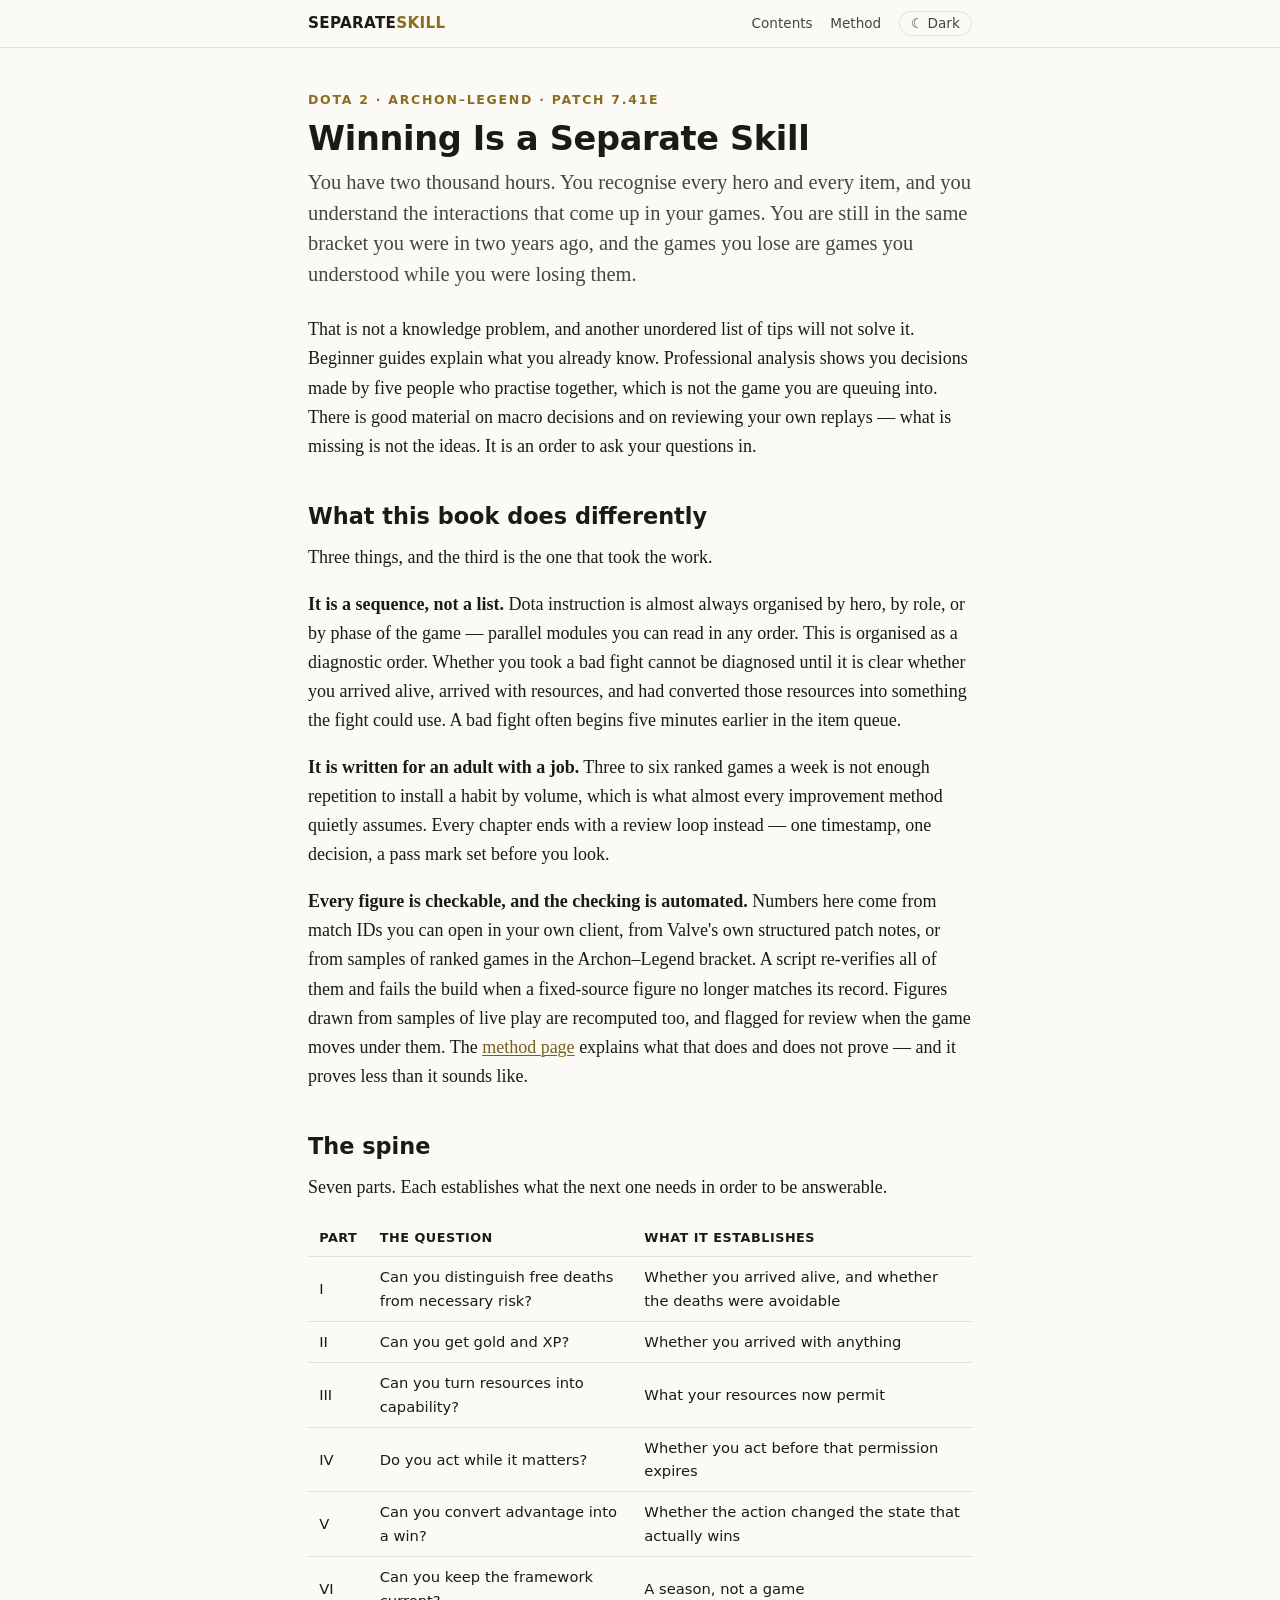
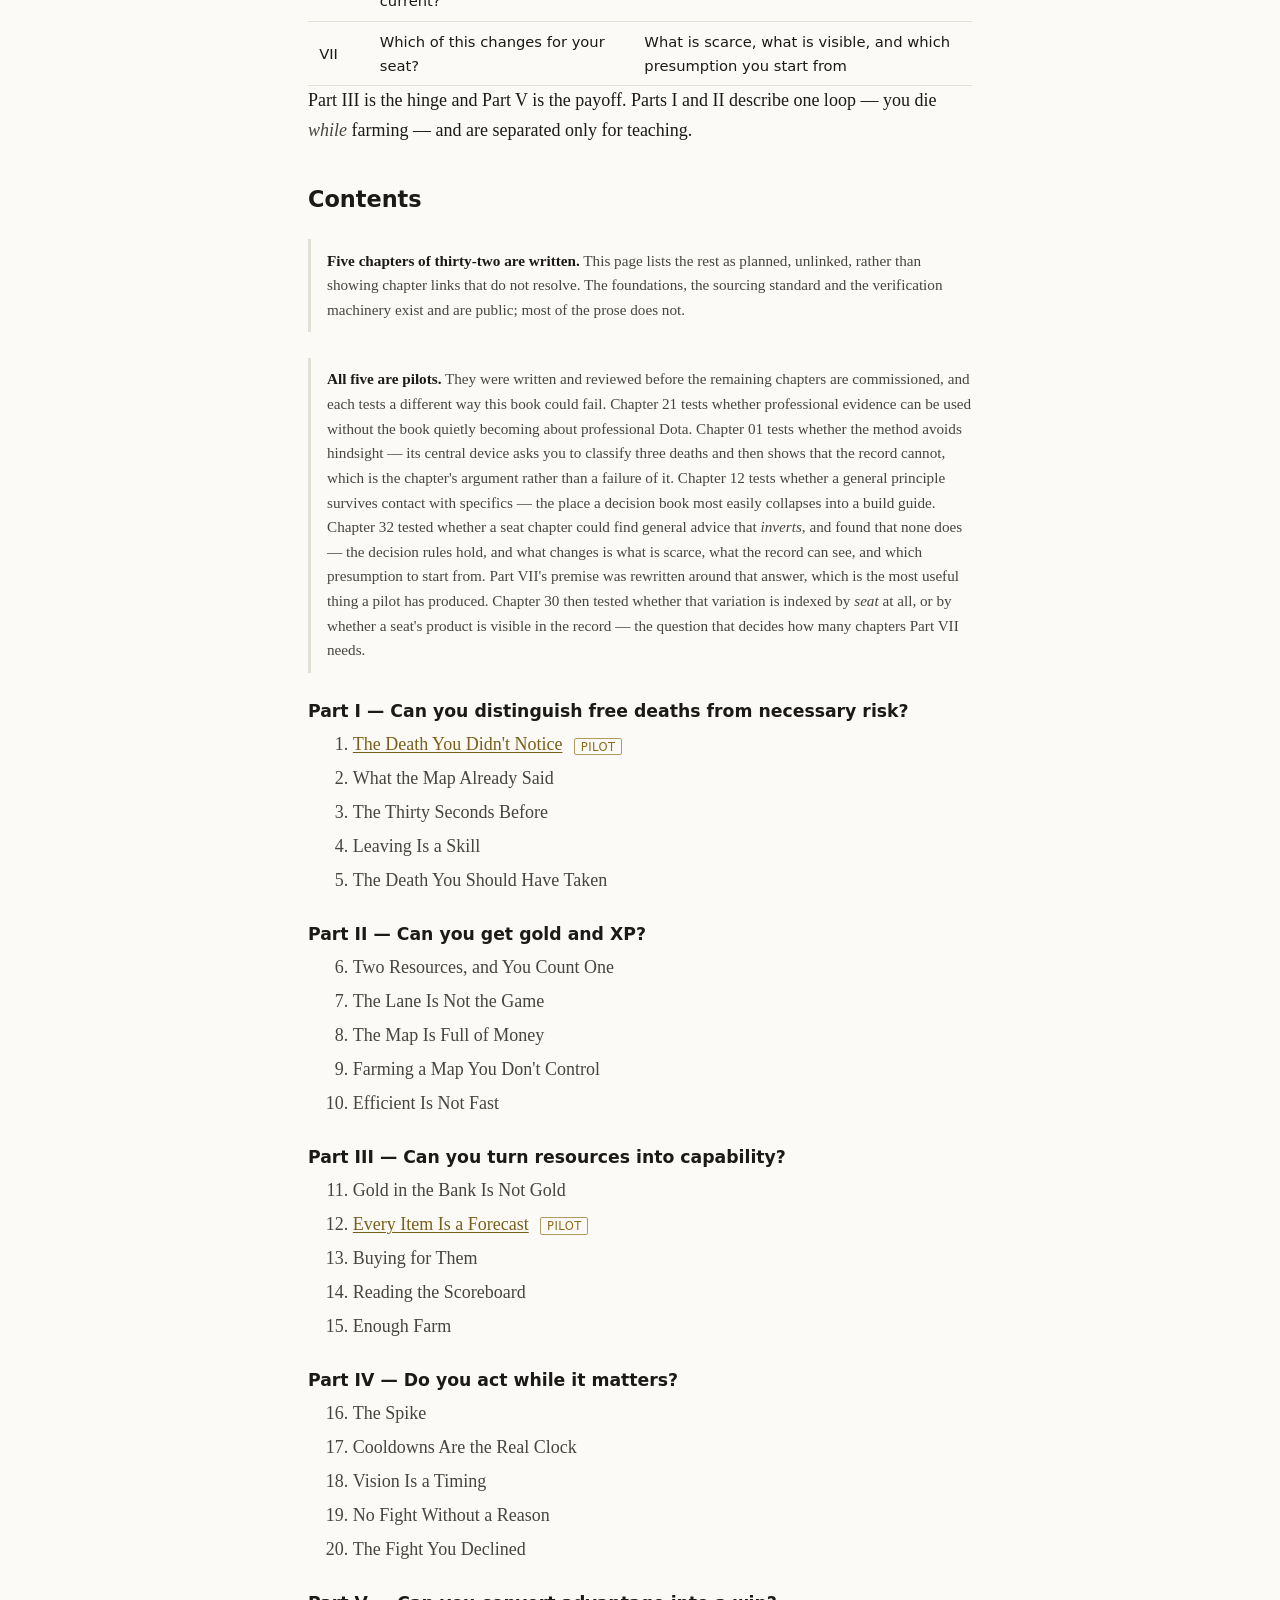
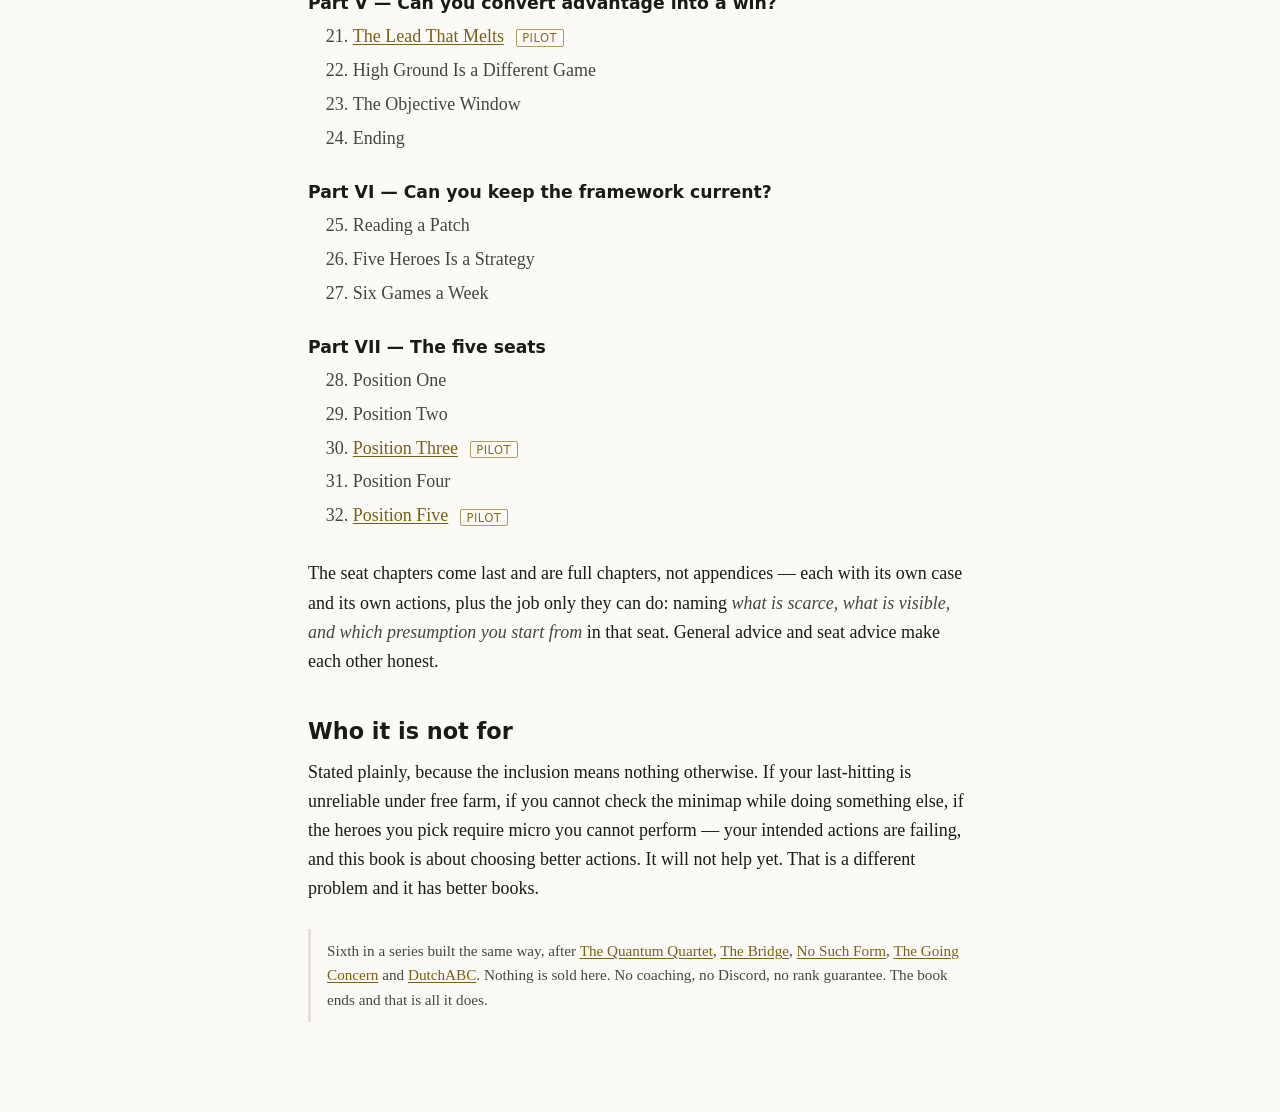
==== commit 39aa86f1: "Chapter 30, and the pilot that broke its own test Position Three. Match 8926599506, Asgard Champions" ====
--- a/docs/index.html
+++ b/docs/index.html
@@ -80,17 +80,17 @@
 
     <h2>Contents</h2>
 
-    <p class="note"><strong>Four chapters of thirty-two are written.</strong> This page lists the rest as
+    <p class="note"><strong>Five chapters of thirty-two are written.</strong> This page lists the rest as
       planned, unlinked, rather than showing chapter links that do not resolve. The foundations, the
       sourcing standard and the verification machinery exist and are public; most of the prose does
       not.</p>
 
-    <p class="note"><strong>All four are pilots.</strong> They were written and reviewed before the remaining
+    <p class="note"><strong>All five are pilots.</strong> They were written and reviewed before the remaining
       chapters are commissioned, and each tests a different way this book could fail.
       Chapter 21 tests whether professional evidence can be used without the book quietly becoming
       about professional Dota. Chapter 01 tests whether the method avoids hindsight — its central
       device asks you to classify three deaths and then shows that the record cannot, which is the
-      chapter's argument rather than a failure of it. Chapter 12 tests whether a general principle survives contact with specifics — the place a decision book most easily collapses into a build guide. Chapter 32 tested whether a seat chapter could find general advice that <em>inverts</em>, and found that none does — the decision rules hold, and what changes is what is scarce, what the record can see, and which presumption to start from. Part VII's premise was rewritten around that answer, which is the most useful thing a pilot has produced.</p>
+      chapter's argument rather than a failure of it. Chapter 12 tests whether a general principle survives contact with specifics — the place a decision book most easily collapses into a build guide. Chapter 32 tested whether a seat chapter could find general advice that <em>inverts</em>, and found that none does — the decision rules hold, and what changes is what is scarce, what the record can see, and which presumption to start from. Part VII's premise was rewritten around that answer, which is the most useful thing a pilot has produced. Chapter 30 then tested whether that variation is indexed by <em>seat</em> at all, or by whether a seat's product is visible in the record — the question that decides how many chapters Part VII needs.</p>
 
     <h3>Part I — Can you distinguish free deaths from necessary risk?</h3>
     <ol class="toc">
@@ -147,14 +147,15 @@
     <ol class="toc" start="28">
       <li>Position One</li>
       <li>Position Two</li>
-      <li>Position Three</li>
+      <li><a href="chapters/30-position-three.html">Position Three</a> <span class="tag">pilot</span></li>
       <li>Position Four</li>
       <li><a href="chapters/32-position-five.html">Position Five</a> <span class="tag">pilot</span></li>
     </ol>
 
     <p>The seat chapters come last and are full chapters, not appendices — each with its own case and
-      its own actions, plus the job only they can do: naming which of the earlier chapters are
-      <em>false</em> for that seat. General advice and seat advice make each other honest.</p>
+      its own actions, plus the job only they can do: naming <em>what is scarce, what is visible, and
+      which presumption you start from</em> in that seat. General advice and seat advice make each
+      other honest.</p>
 
     <h2>Who it is not for</h2>
 
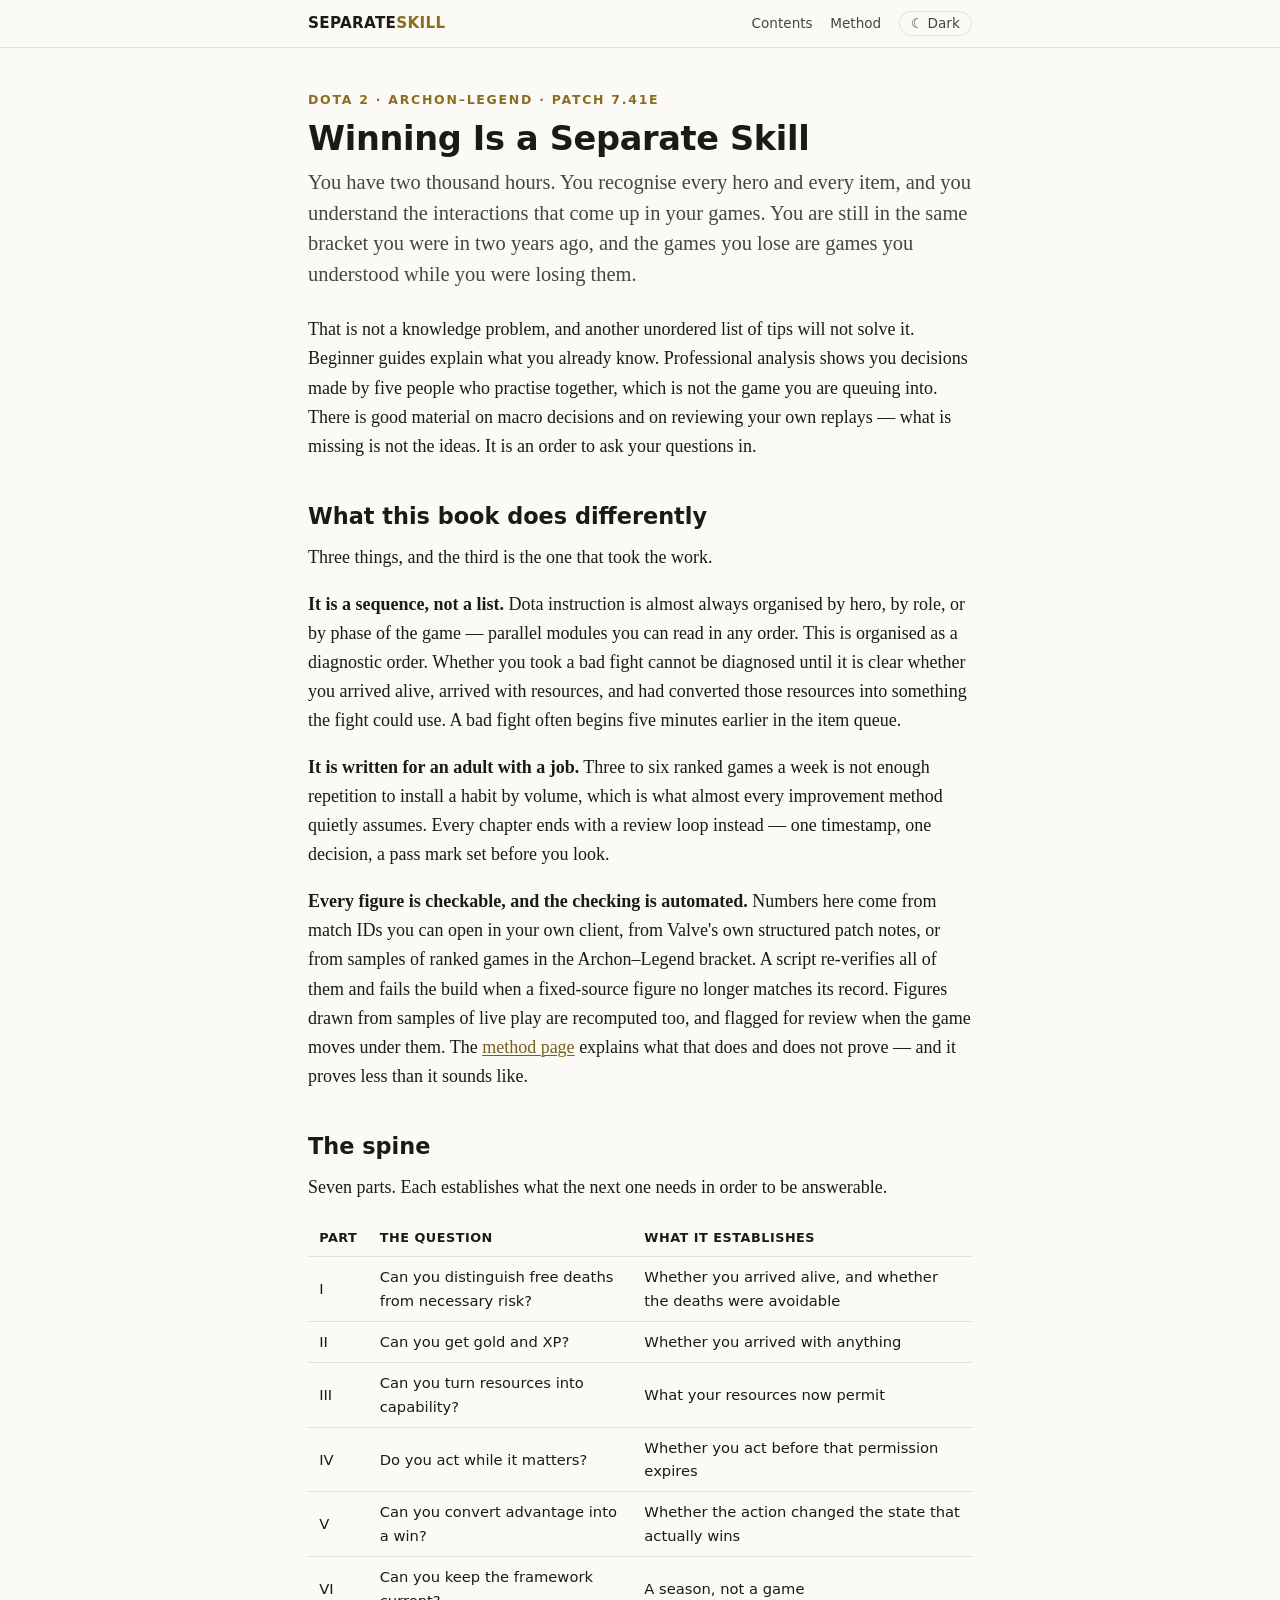
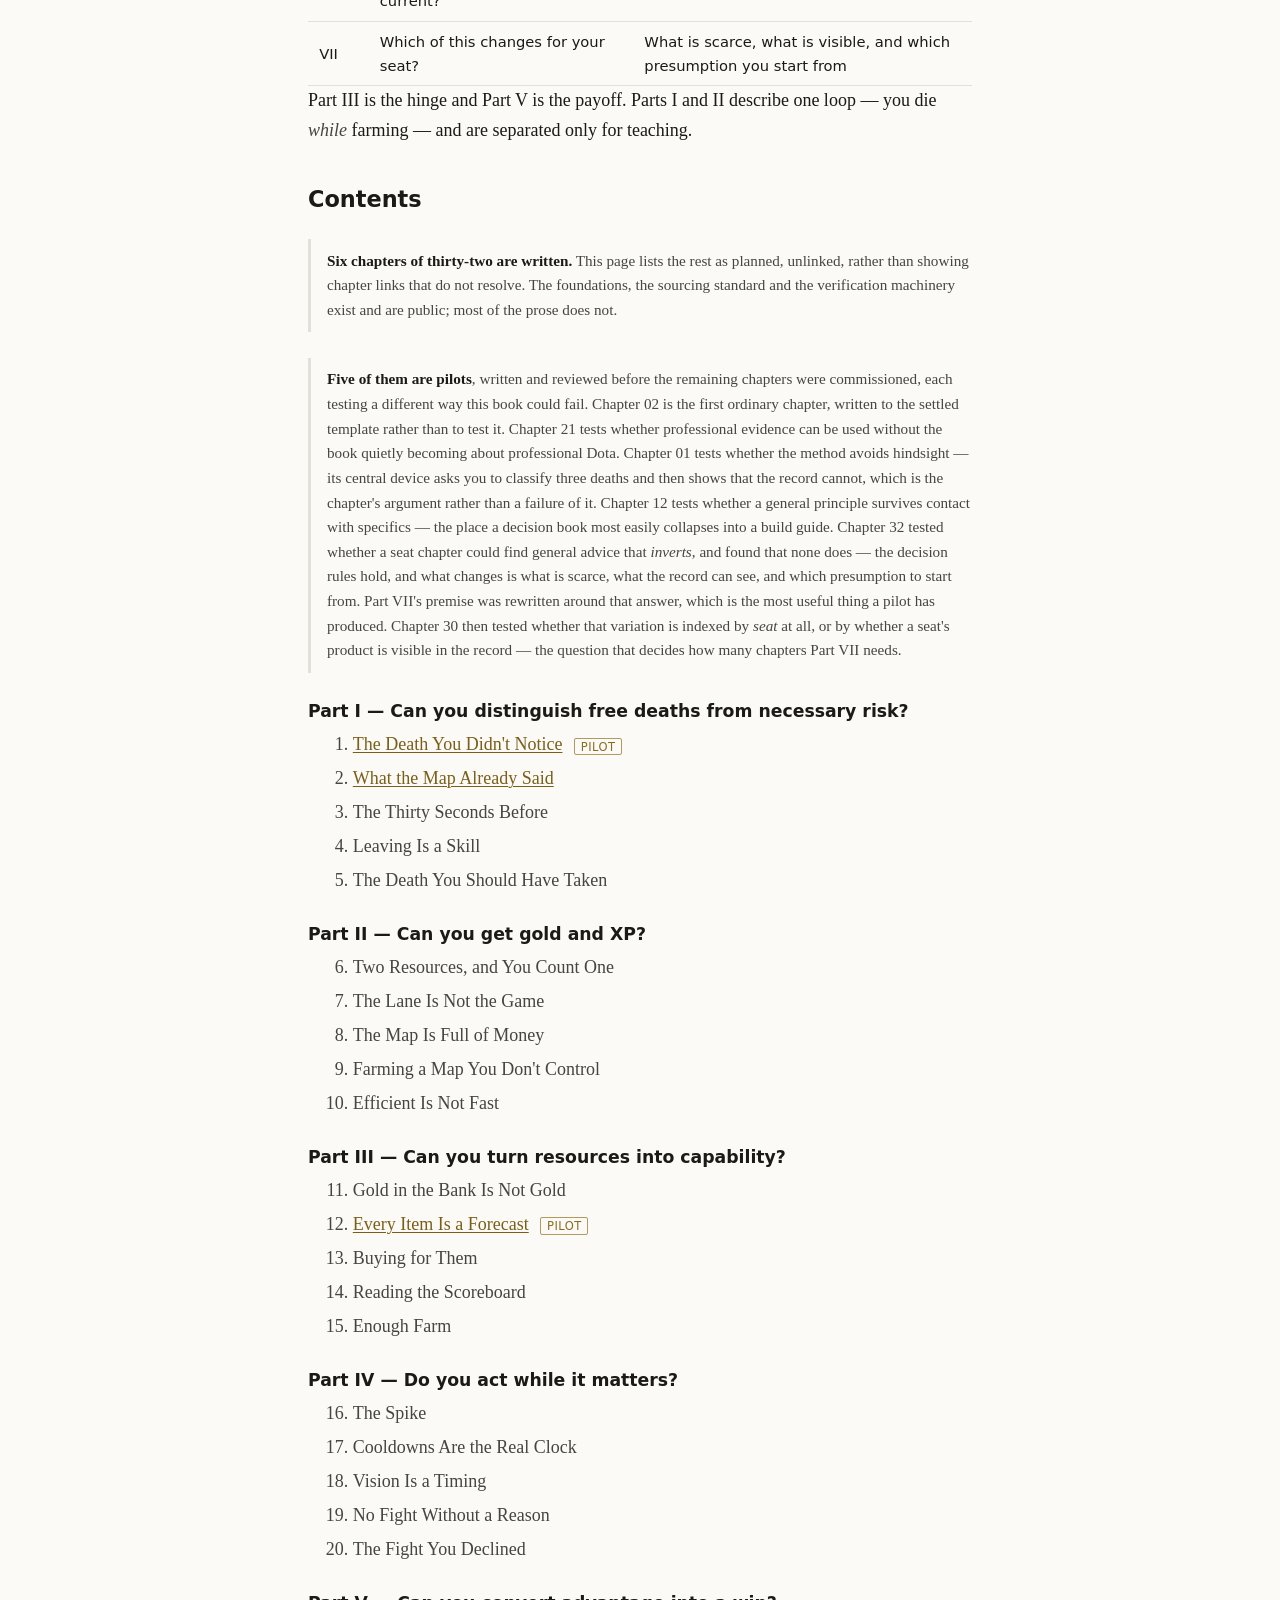
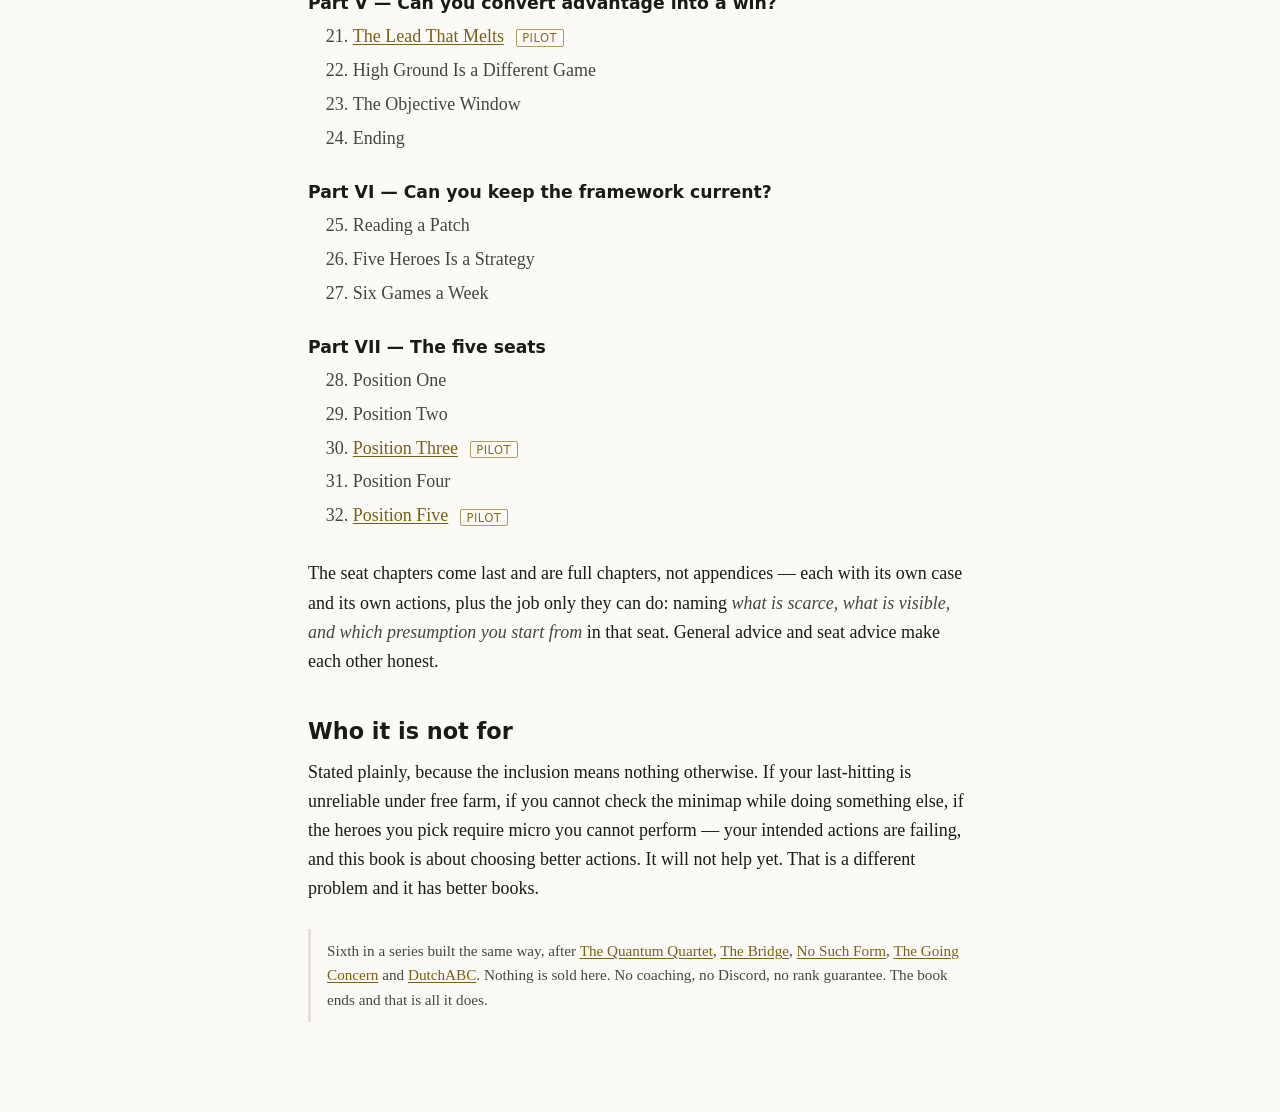
==== commit a62183e3: "Chapter 02 — the reconstruction that ch. 01 said was impossible The first ordinary chapter of the bo" ====
--- a/docs/index.html
+++ b/docs/index.html
@@ -80,13 +80,14 @@
 
     <h2>Contents</h2>
 
-    <p class="note"><strong>Five chapters of thirty-two are written.</strong> This page lists the rest as
+    <p class="note"><strong>Six chapters of thirty-two are written.</strong> This page lists the rest as
       planned, unlinked, rather than showing chapter links that do not resolve. The foundations, the
       sourcing standard and the verification machinery exist and are public; most of the prose does
       not.</p>
 
-    <p class="note"><strong>All five are pilots.</strong> They were written and reviewed before the remaining
-      chapters are commissioned, and each tests a different way this book could fail.
+    <p class="note"><strong>Five of them are pilots</strong>, written and reviewed before the remaining
+      chapters were commissioned, each testing a different way this book could fail. Chapter 02 is the
+      first ordinary chapter, written to the settled template rather than to test it.
       Chapter 21 tests whether professional evidence can be used without the book quietly becoming
       about professional Dota. Chapter 01 tests whether the method avoids hindsight — its central
       device asks you to classify three deaths and then shows that the record cannot, which is the
@@ -95,7 +96,7 @@
     <h3>Part I — Can you distinguish free deaths from necessary risk?</h3>
     <ol class="toc">
       <li><a href="chapters/01-the-death-you-didnt-notice.html">The Death You Didn't Notice</a> <span class="tag">pilot</span></li>
-      <li>What the Map Already Said</li>
+      <li><a href="chapters/02-what-the-map-already-said.html">What the Map Already Said</a></li>
       <li>The Thirty Seconds Before</li>
       <li>Leaving Is a Skill</li>
       <li>The Death You Should Have Taken</li>
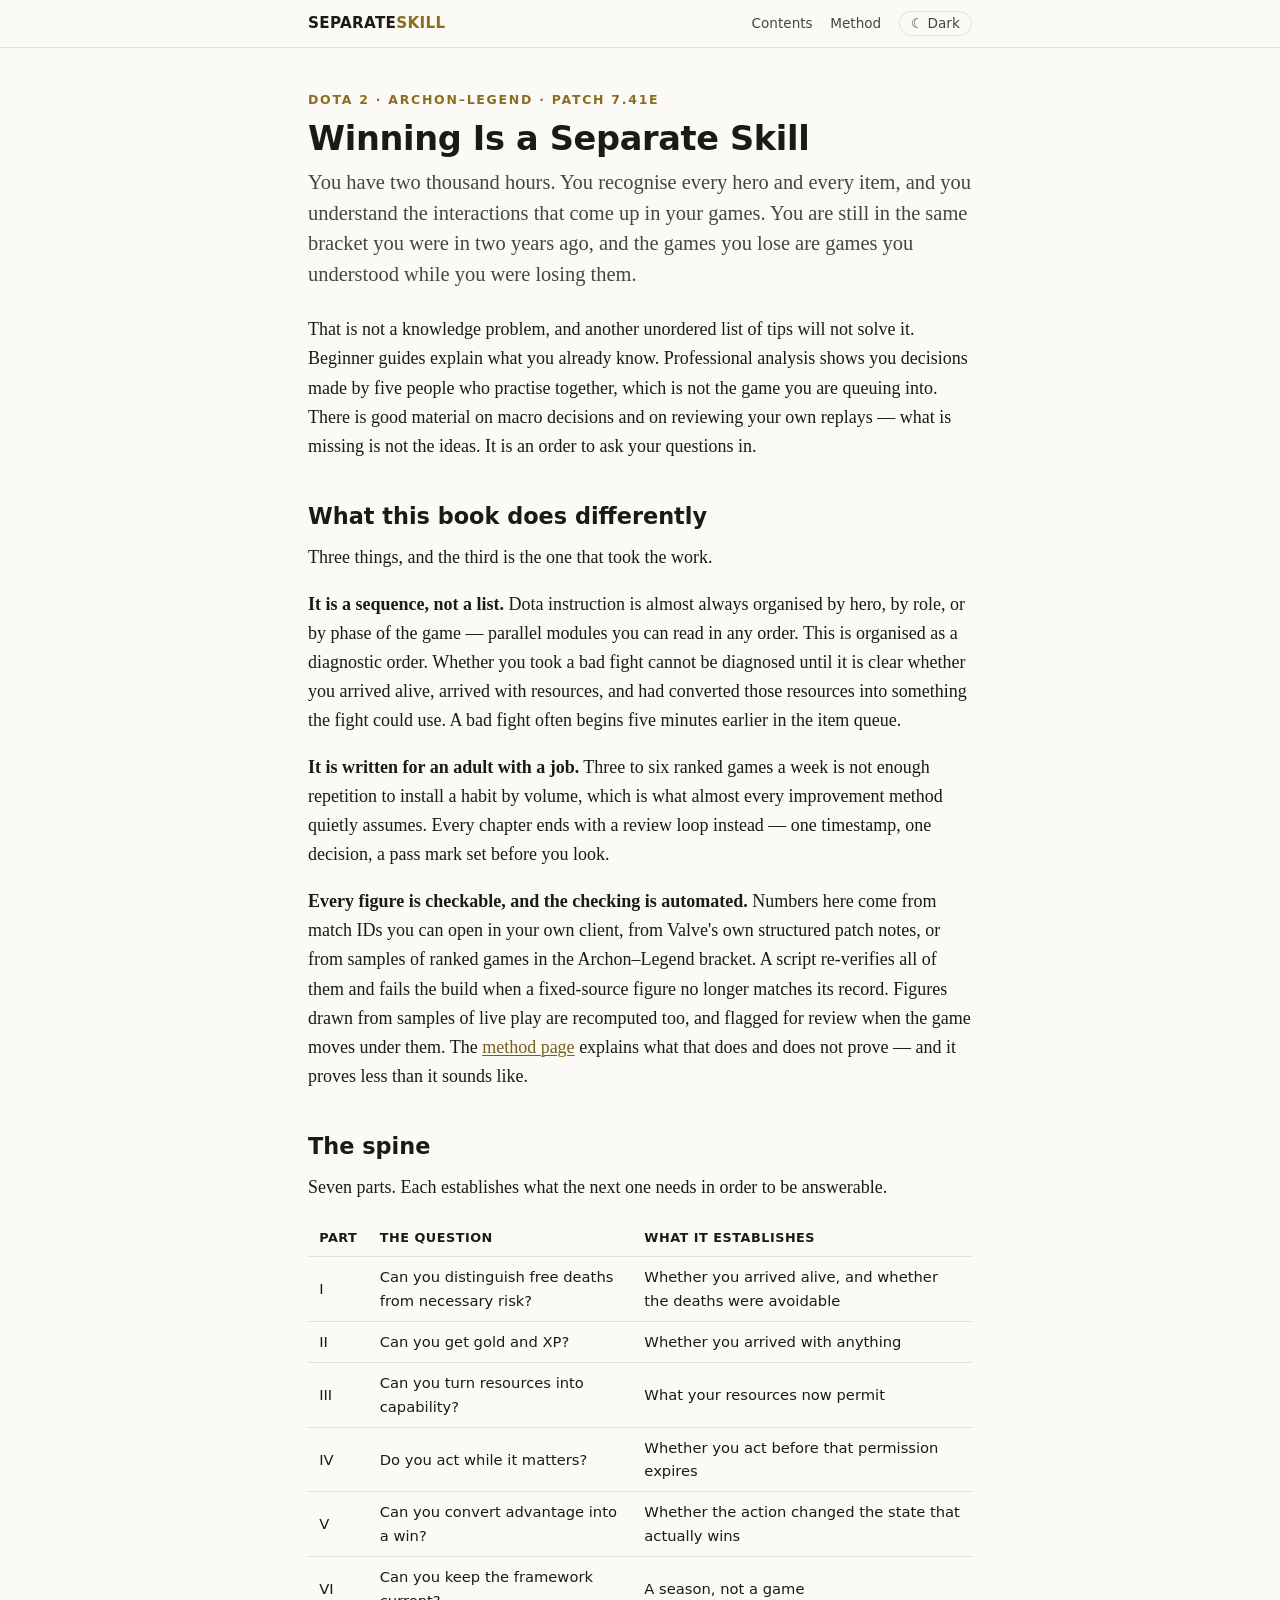
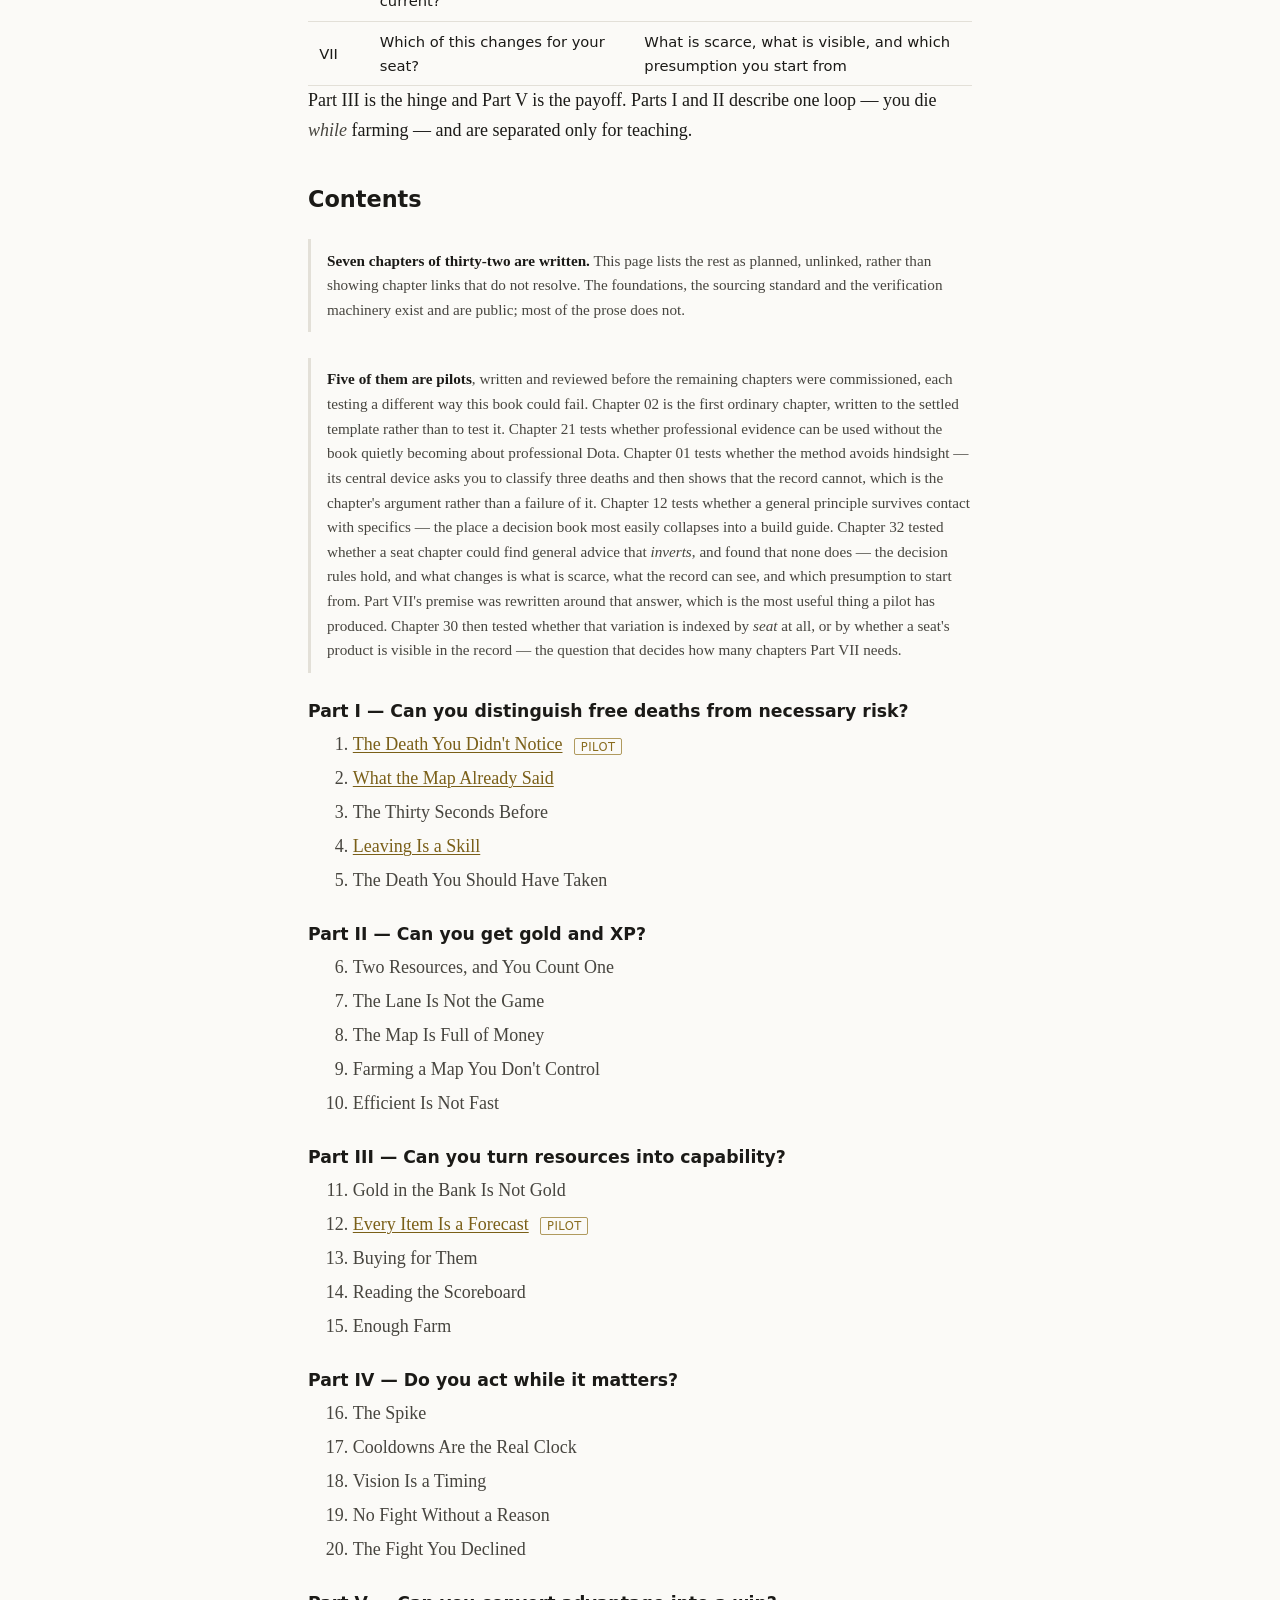
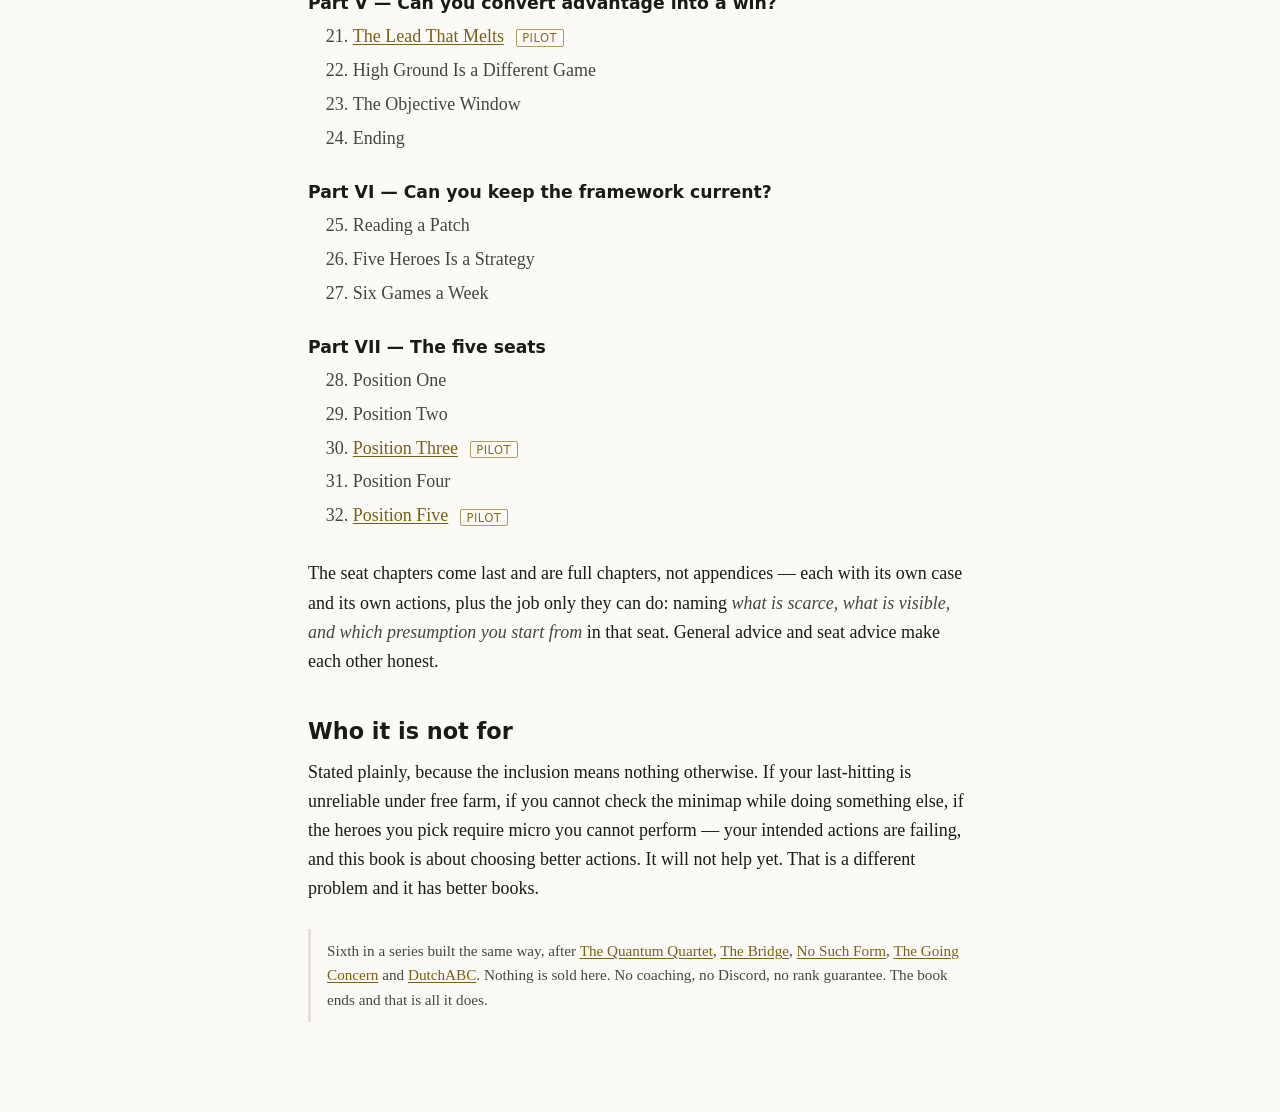
==== commit 3819ac02: "Chapter 04 — and the reason two counts shipped wrong Leaving Is a Skill. Match 8927063876, teamfight" ====
--- a/docs/index.html
+++ b/docs/index.html
@@ -80,7 +80,7 @@
 
     <h2>Contents</h2>
 
-    <p class="note"><strong>Six chapters of thirty-two are written.</strong> This page lists the rest as
+    <p class="note"><strong>Seven chapters of thirty-two are written.</strong> This page lists the rest as
       planned, unlinked, rather than showing chapter links that do not resolve. The foundations, the
       sourcing standard and the verification machinery exist and are public; most of the prose does
       not.</p>
@@ -98,7 +98,7 @@
       <li><a href="chapters/01-the-death-you-didnt-notice.html">The Death You Didn't Notice</a> <span class="tag">pilot</span></li>
       <li><a href="chapters/02-what-the-map-already-said.html">What the Map Already Said</a></li>
       <li>The Thirty Seconds Before</li>
-      <li>Leaving Is a Skill</li>
+      <li><a href="chapters/04-leaving-is-a-skill.html">Leaving Is a Skill</a></li>
       <li>The Death You Should Have Taken</li>
     </ol>
 
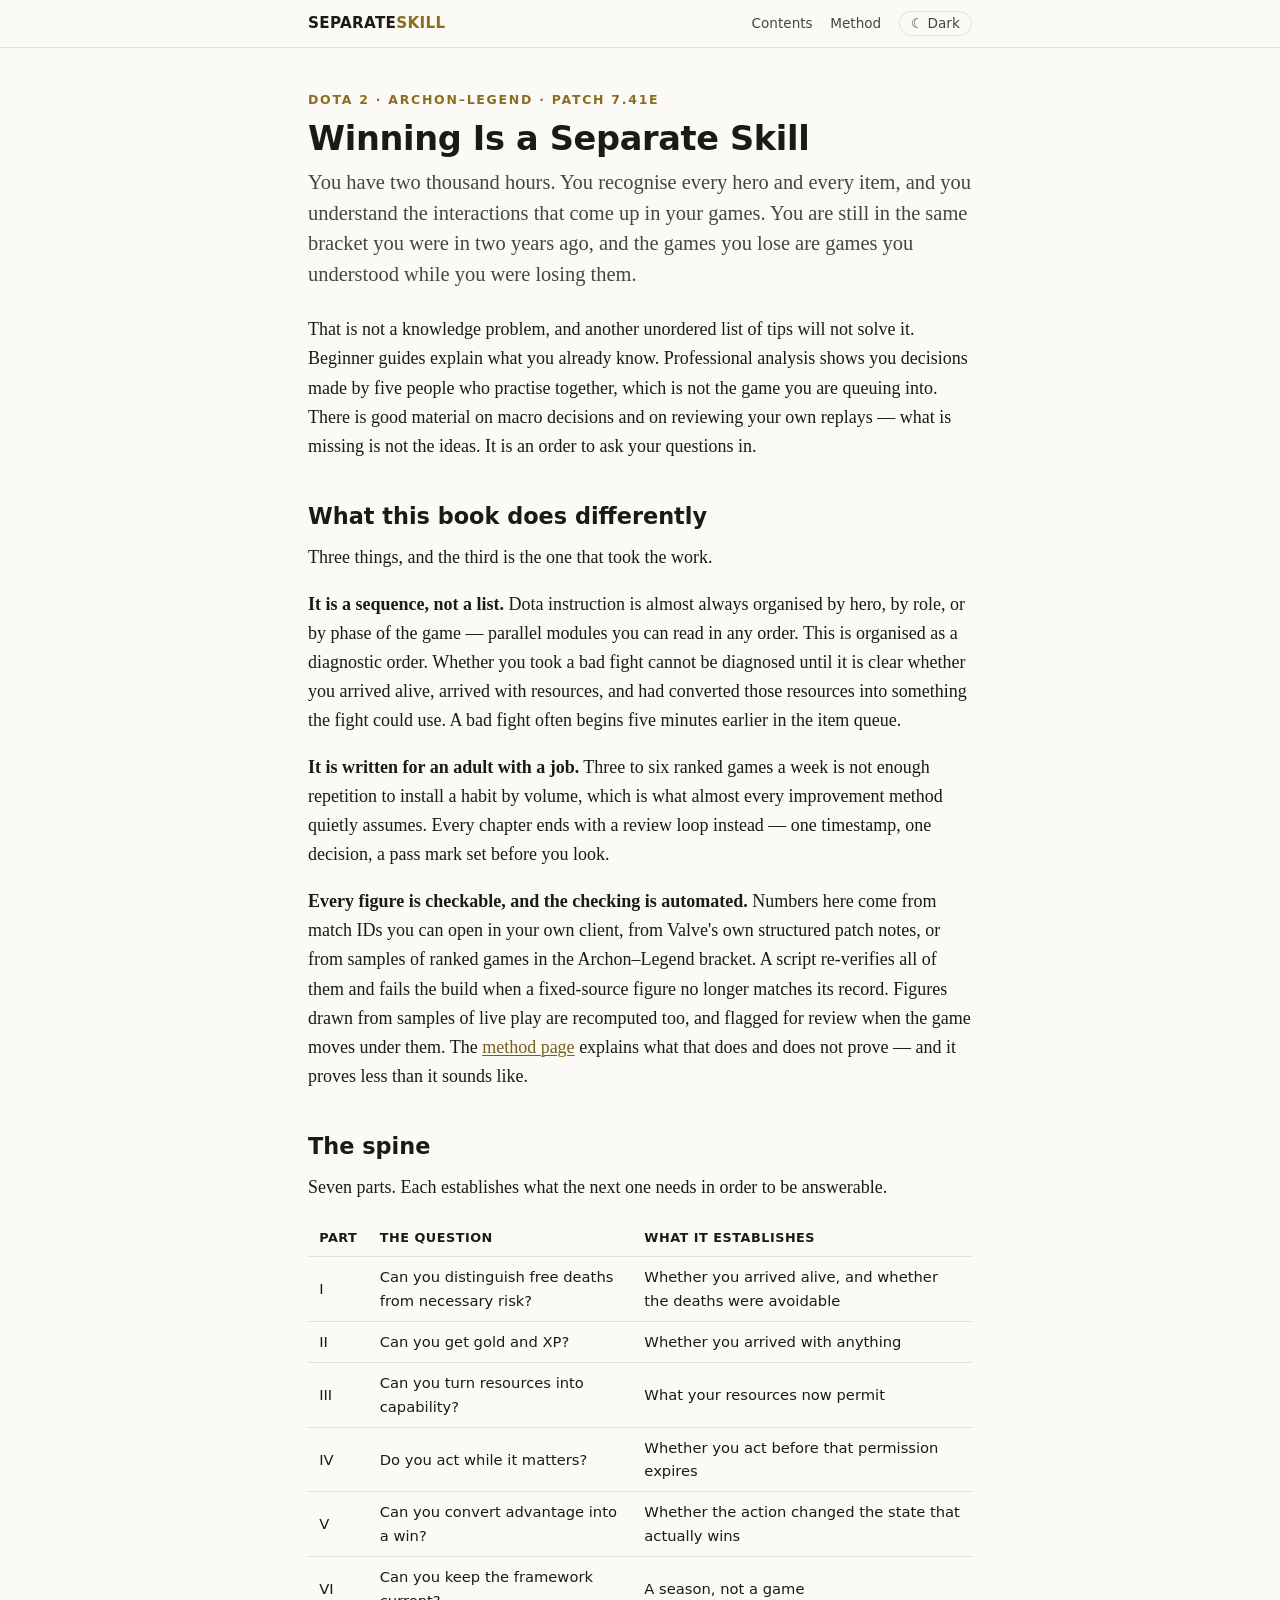
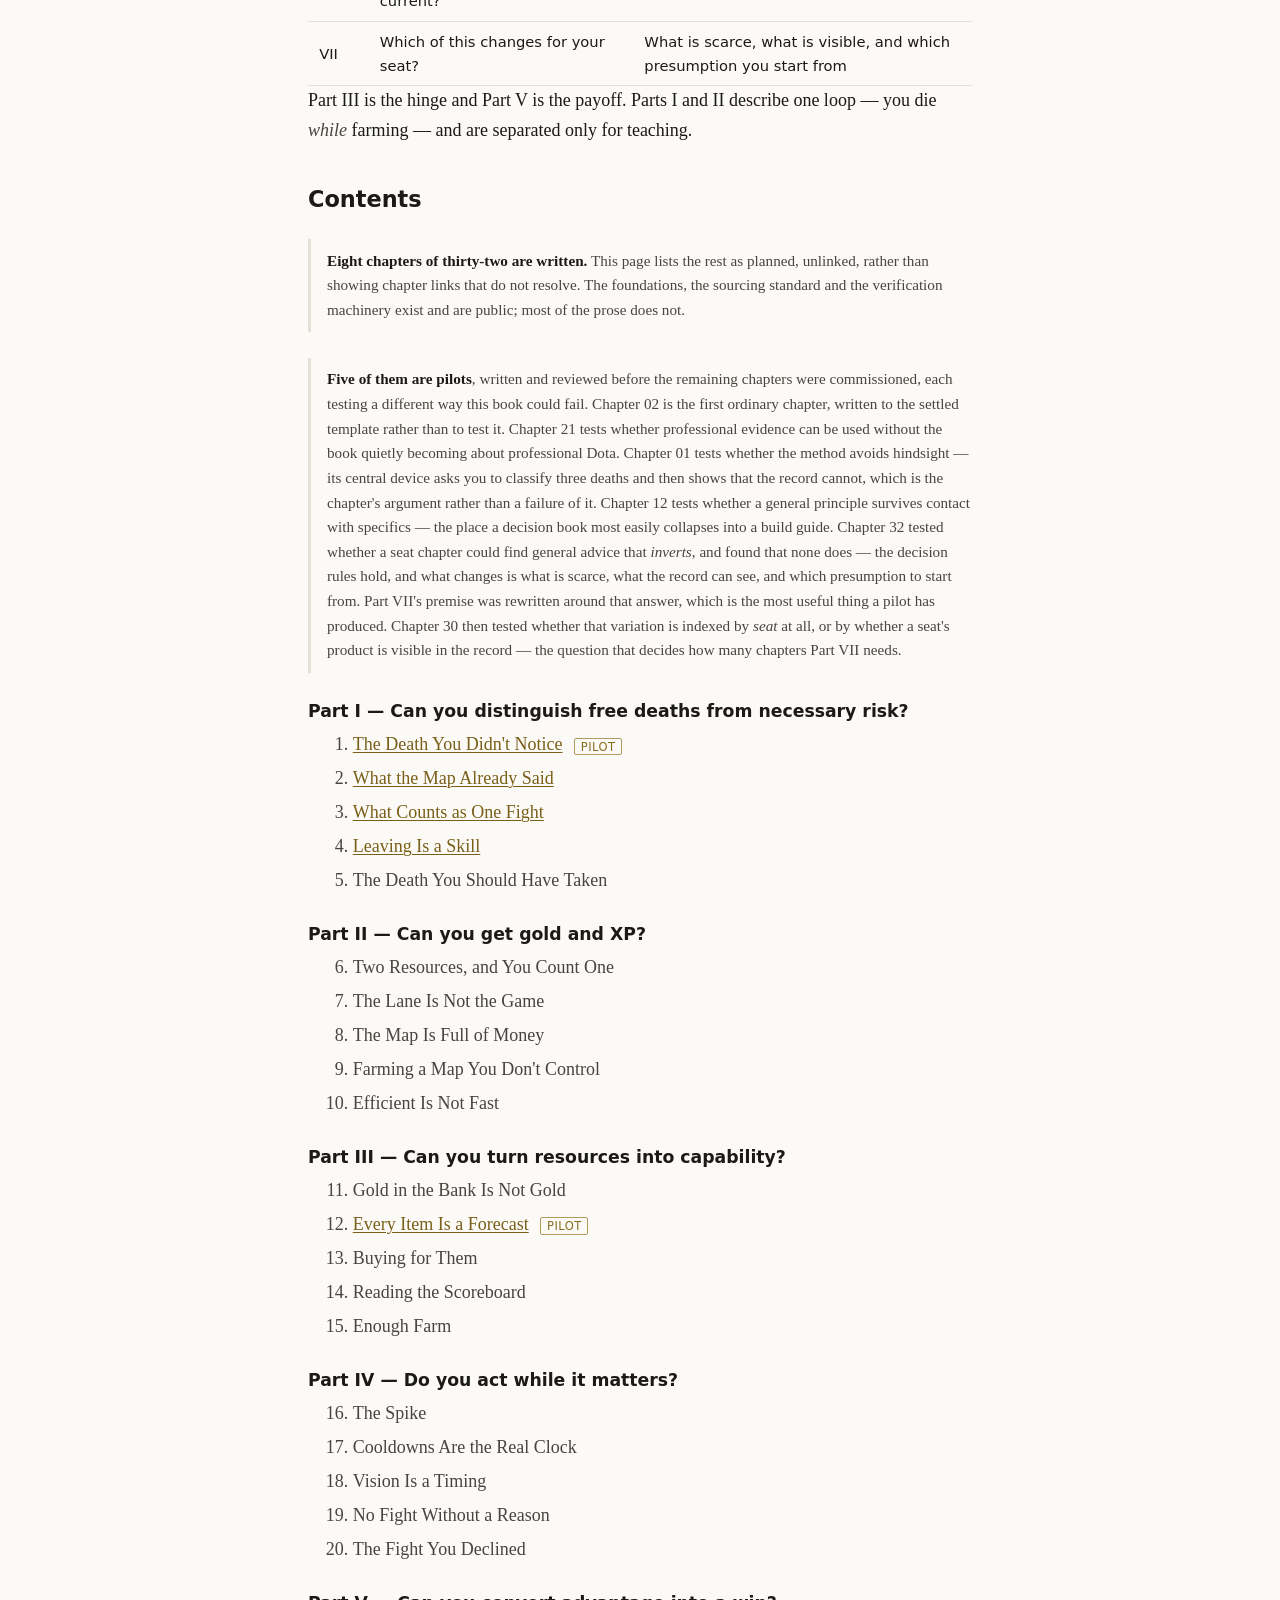
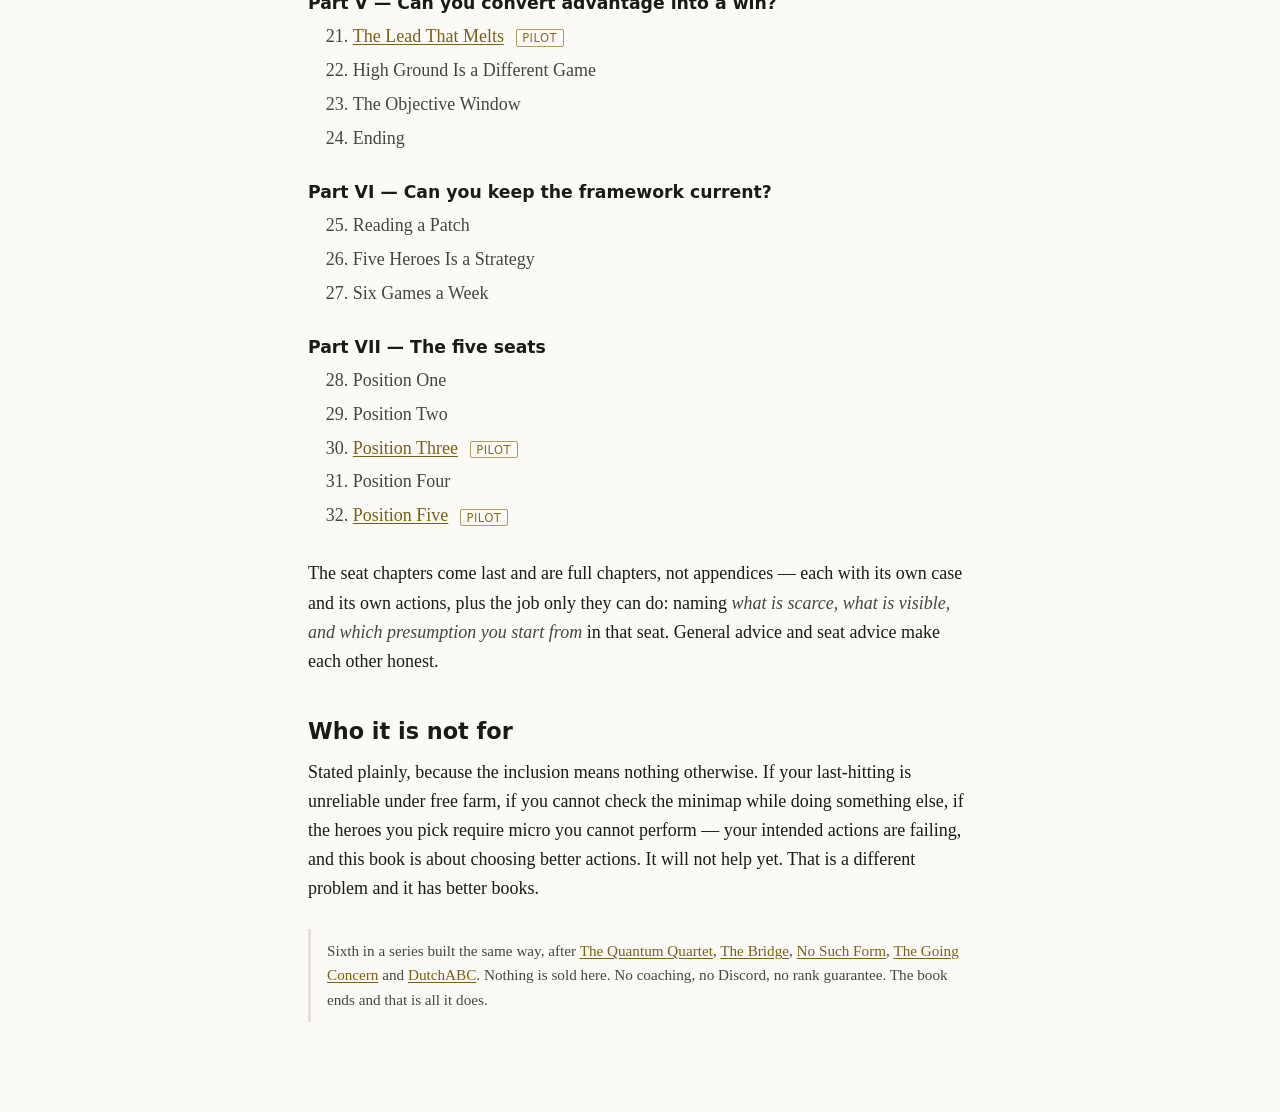
==== commit d4d05bcc: "Chapter 03 — the contract could not be met, and that is the chapter NOTES 10a flagged this as the th" ====
--- a/docs/index.html
+++ b/docs/index.html
@@ -80,7 +80,7 @@
 
     <h2>Contents</h2>
 
-    <p class="note"><strong>Seven chapters of thirty-two are written.</strong> This page lists the rest as
+    <p class="note"><strong>Eight chapters of thirty-two are written.</strong> This page lists the rest as
       planned, unlinked, rather than showing chapter links that do not resolve. The foundations, the
       sourcing standard and the verification machinery exist and are public; most of the prose does
       not.</p>
@@ -97,7 +97,7 @@
     <ol class="toc">
       <li><a href="chapters/01-the-death-you-didnt-notice.html">The Death You Didn't Notice</a> <span class="tag">pilot</span></li>
       <li><a href="chapters/02-what-the-map-already-said.html">What the Map Already Said</a></li>
-      <li>The Thirty Seconds Before</li>
+      <li><a href="chapters/03-what-counts-as-one-fight.html">What Counts as One Fight</a></li>
       <li><a href="chapters/04-leaving-is-a-skill.html">Leaving Is a Skill</a></li>
       <li>The Death You Should Have Taken</li>
     </ol>
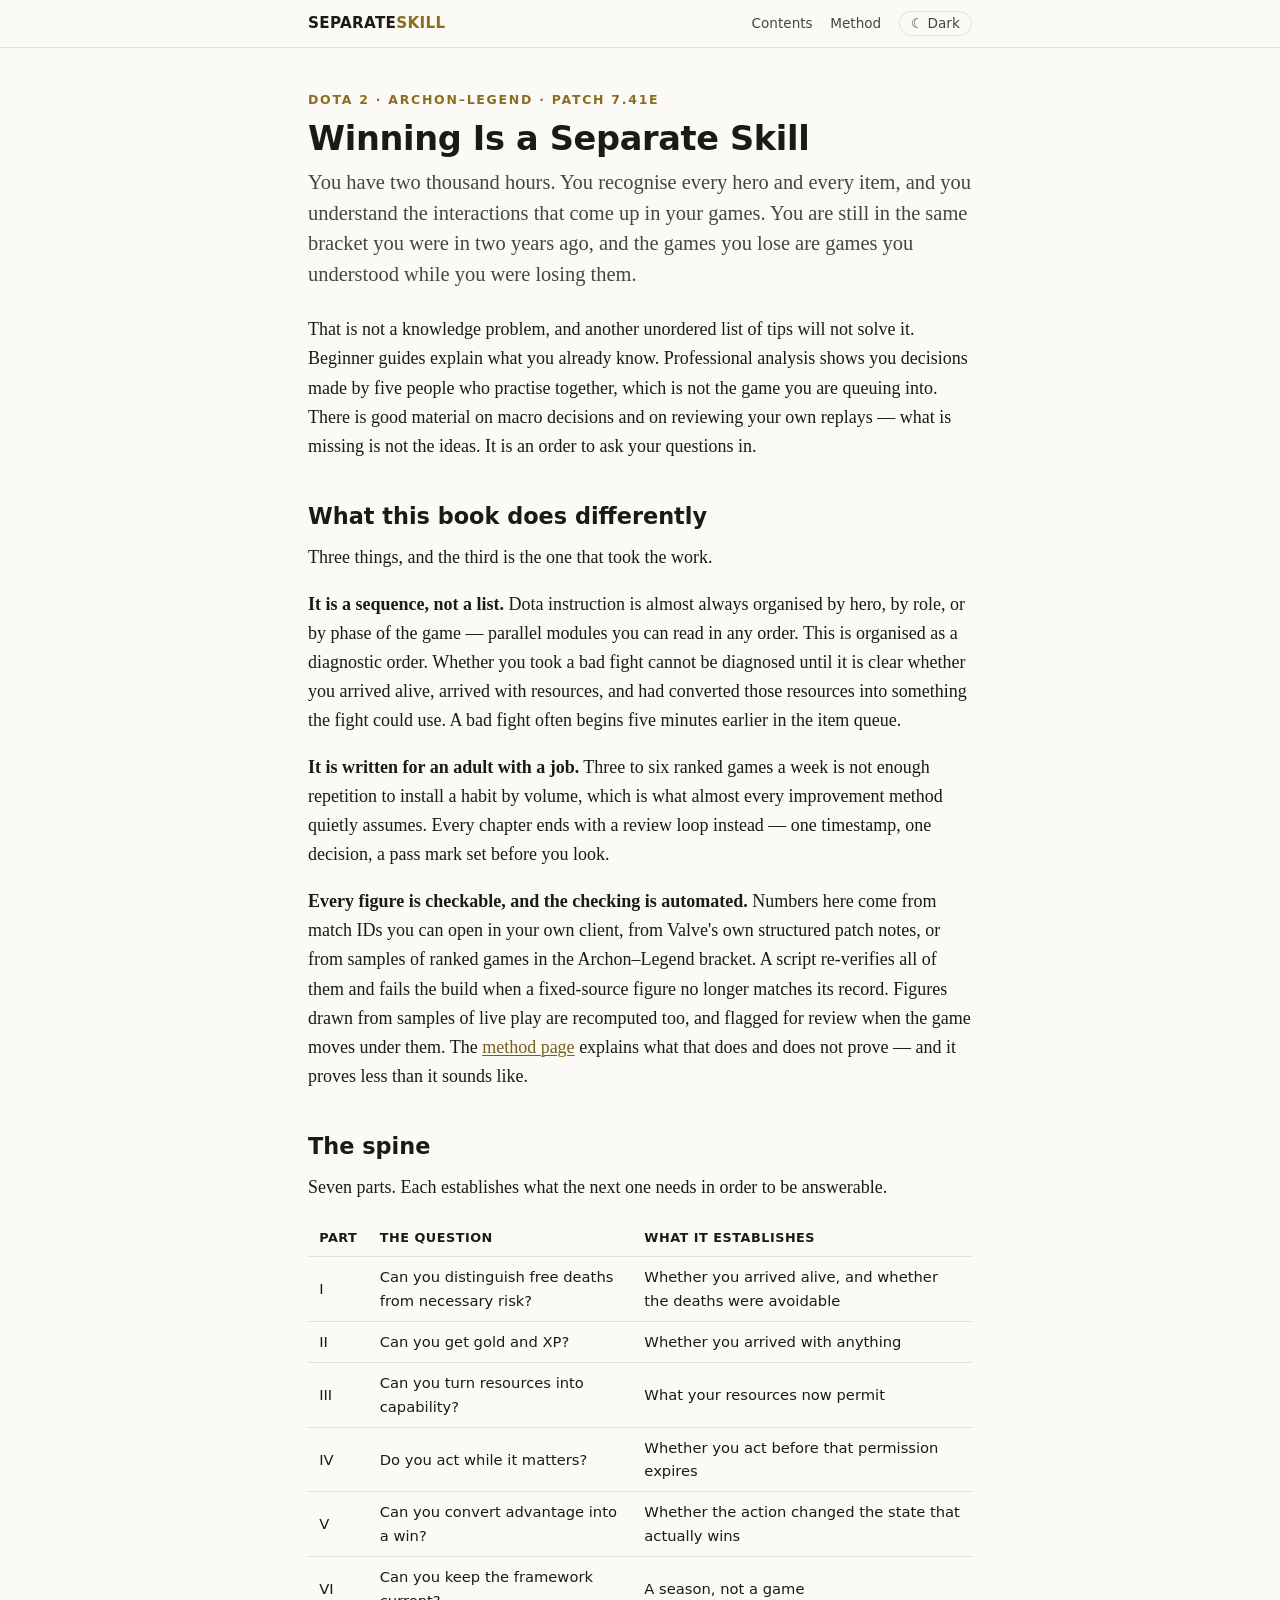
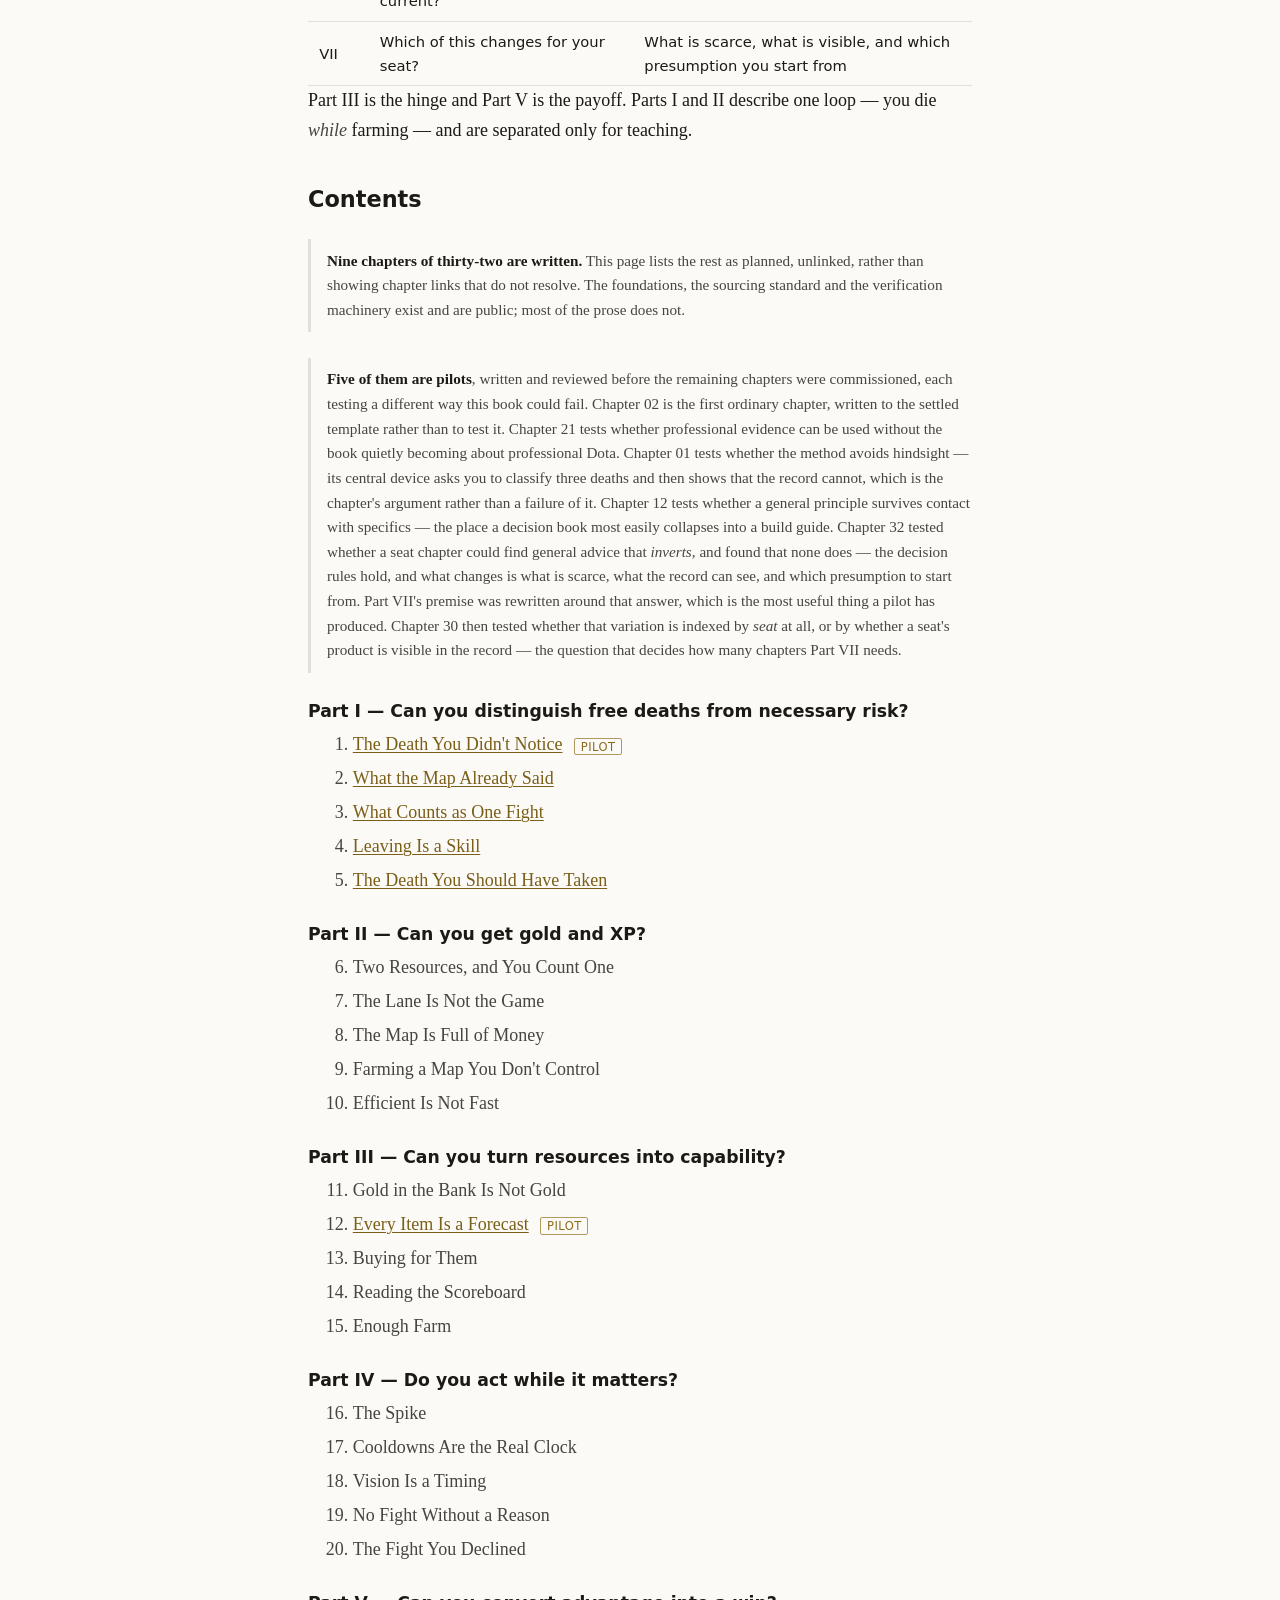
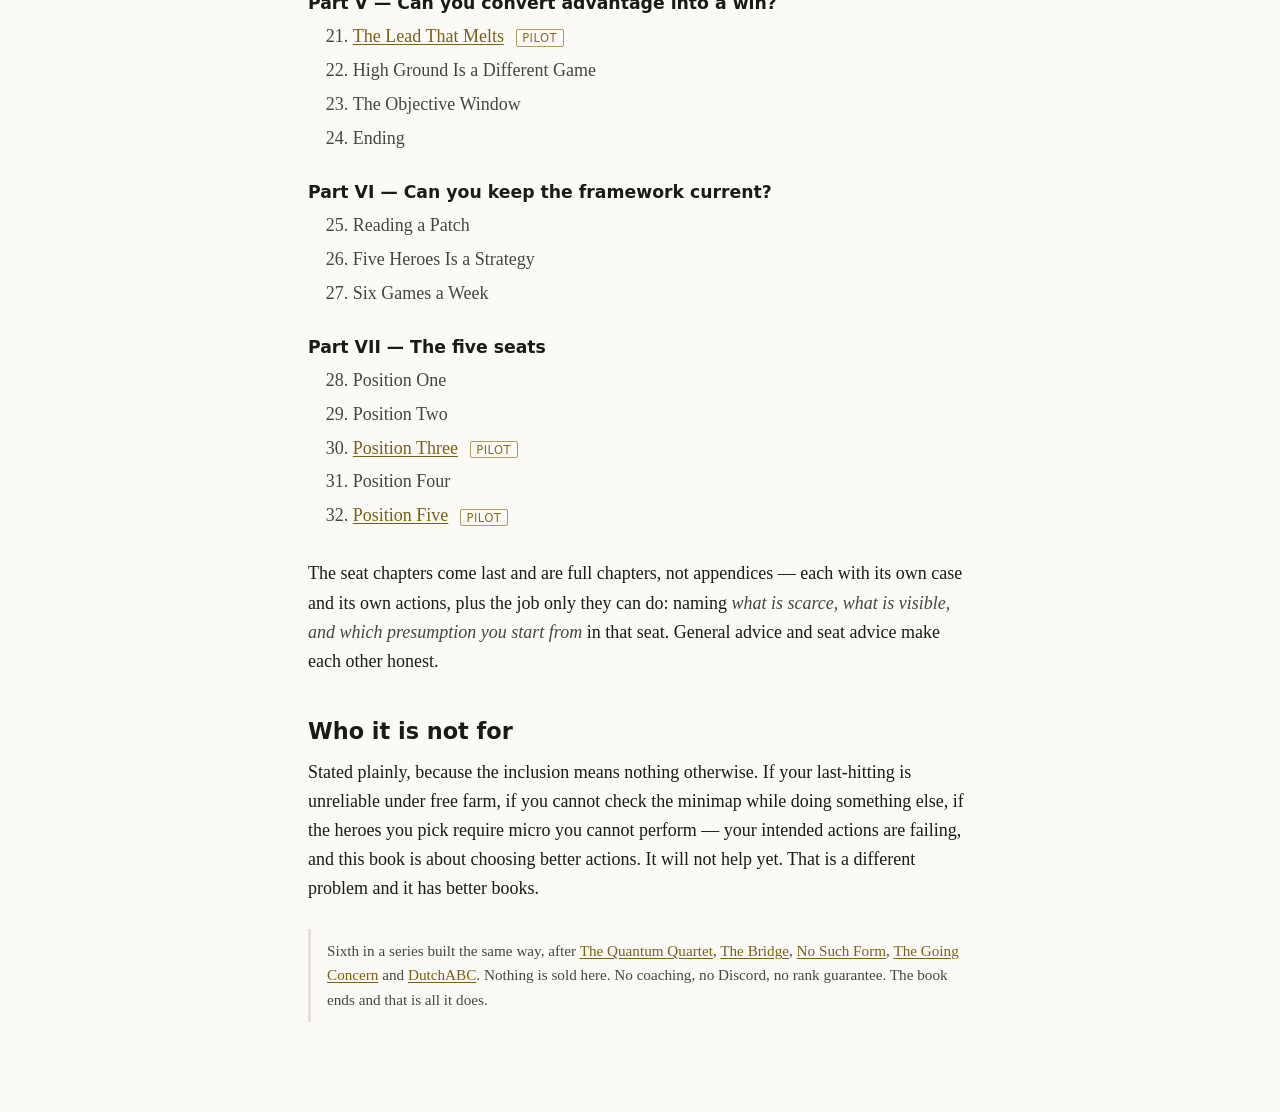
==== commit 51b041af: "Chapter 05 — Part I is complete The anti-passivity chapter, and the case it was obviously going to u" ====
--- a/docs/index.html
+++ b/docs/index.html
@@ -80,7 +80,7 @@
 
     <h2>Contents</h2>
 
-    <p class="note"><strong>Eight chapters of thirty-two are written.</strong> This page lists the rest as
+    <p class="note"><strong>Nine chapters of thirty-two are written.</strong> This page lists the rest as
       planned, unlinked, rather than showing chapter links that do not resolve. The foundations, the
       sourcing standard and the verification machinery exist and are public; most of the prose does
       not.</p>
@@ -99,7 +99,7 @@
       <li><a href="chapters/02-what-the-map-already-said.html">What the Map Already Said</a></li>
       <li><a href="chapters/03-what-counts-as-one-fight.html">What Counts as One Fight</a></li>
       <li><a href="chapters/04-leaving-is-a-skill.html">Leaving Is a Skill</a></li>
-      <li>The Death You Should Have Taken</li>
+      <li><a href="chapters/05-the-death-you-should-have-taken.html">The Death You Should Have Taken</a></li>
     </ol>
 
     <h3>Part II — Can you get gold and XP?</h3>
